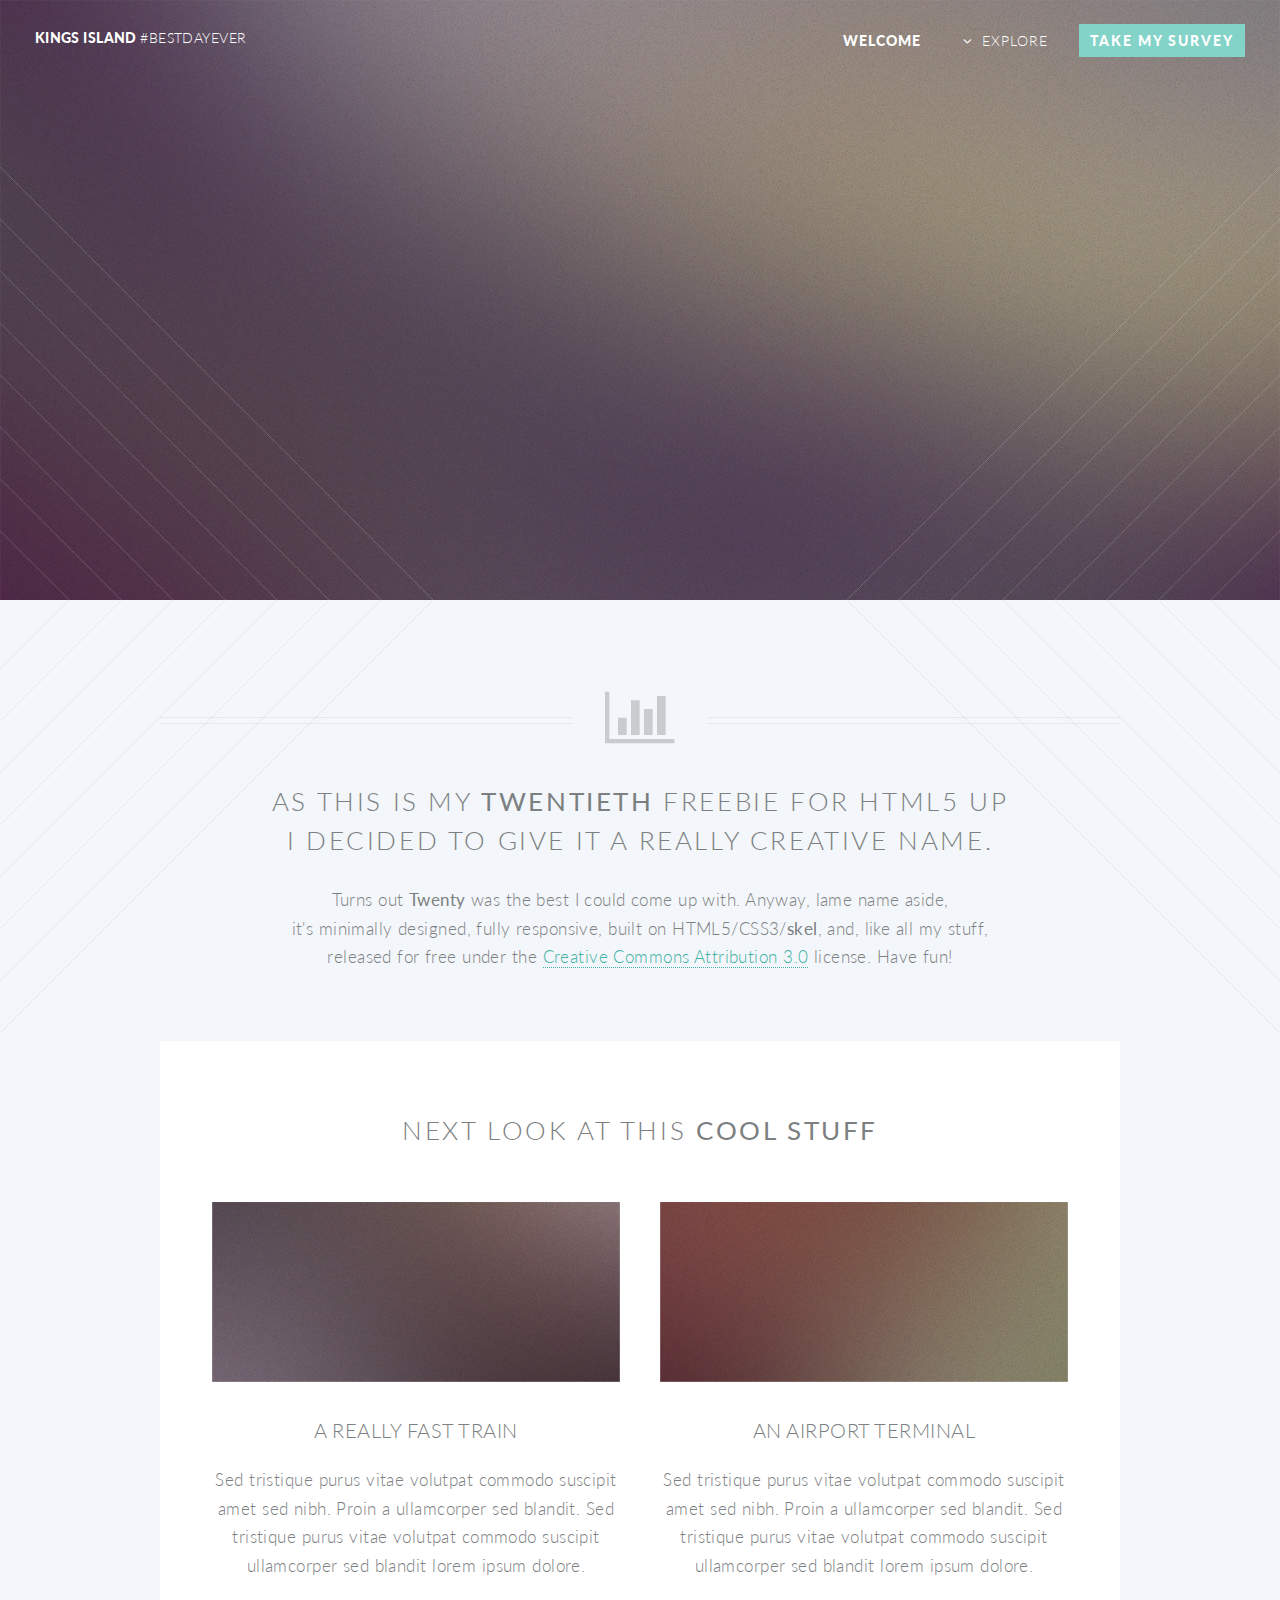
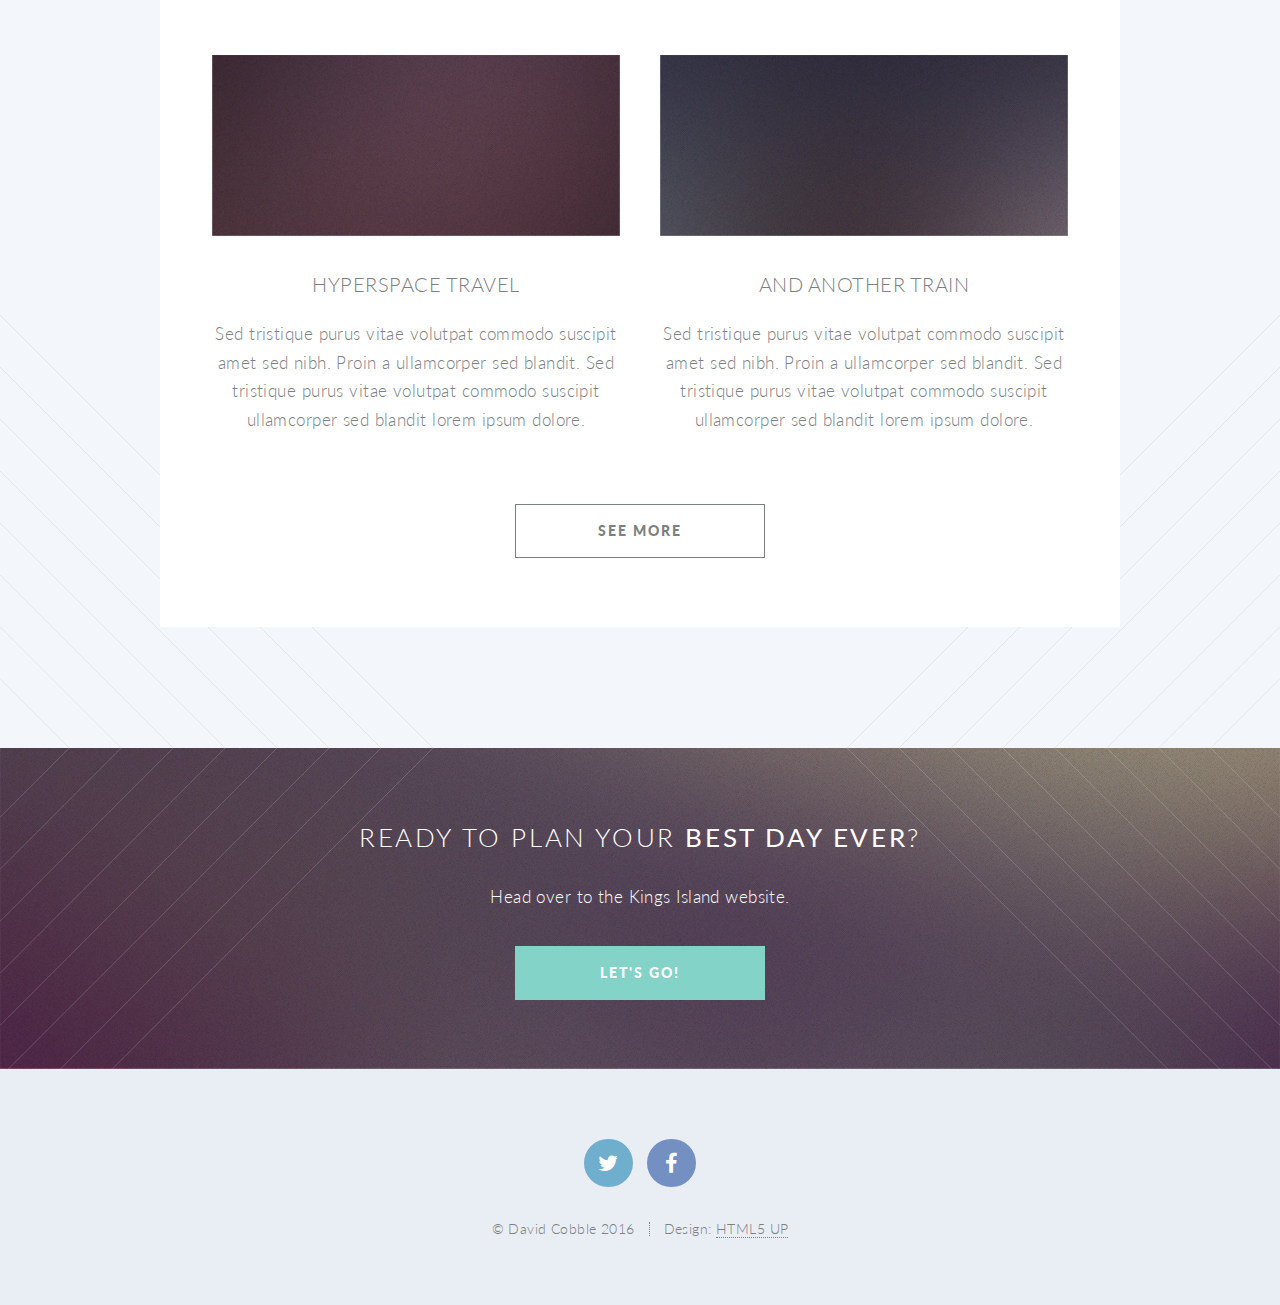
==== index.html @ 28db7fe9 "Initial" ====
<!DOCTYPE HTML>
<!--
	Twenty by HTML5 UP
	html5up.net | @n33co
	Free for personal and commercial use under the CCA 3.0 license (html5up.net/license)
-->
<html>
	<head>
		<title>Planning the Best Day</title>
		<meta charset="utf-8" />
		<meta name="viewport" content="width=device-width, initial-scale=1" />
		<!--[if lte IE 8]><script src="assets/js/ie/html5shiv.js"></script><![endif]-->
		<link rel="stylesheet" href="assets/css/main.css" />
		<!--[if lte IE 8]><link rel="stylesheet" href="assets/css/ie8.css" /><![endif]-->
		<!--[if lte IE 9]><link rel="stylesheet" href="assets/css/ie9.css" /><![endif]-->
	</head>
	<body class="index">
		<div id="page-wrapper">

			<!-- Header -->
				<header id="header" class="alt">
					<h1 id="logo"><a href="index.html">Kings Island <span>#BestDayEver</span></a></h1>
					<nav id="nav">
						<ul>
							<li class="current"><a href="index.html">Welcome</a></li>
							<li class="submenu">
								<a href="#">Explore</a>
								<ul>
									<li><a href="familyrides.html">Family Rides</a></li>
									<li><a href="thrillrides.html">Thrill Rides</a></li>
									<li><a href="entertainment.html">Shows and Live Entertainment</a></li>
									<li><a href="dining.html">Dining</a></li>
									<li><a href="lodging.html">Lodging</a></li>
								</ul>
							</li>
							<li><a href="#" class="button special">Take My Survey</a></li>
						</ul>
					</nav>
				</header>

			<!-- Banner -->
				<section id="banner">

					<!--
						".inner" is set up as an inline-block so it automatically expands
						in both directions to fit whatever's inside it. This means it won't
						automatically wrap lines, so be sure to use line breaks where
						appropriate (<br />).
					-->
					<div class="inner">

						<header>
							<h2>Kings Island</h2>
						</header>
						<p>Planning the best day <strong></strong>
						<br />
						<br />
						by <a href="https://www.linkedin.com/in/davidcobble">David Cobble</a>.</p>
						<footer>
							<ul class="buttons vertical">
								<li><a href="#main" class="button fit scrolly">Tell Me More</a></li>
							</ul>
						</footer>

					</div>

				</section>

			<!-- Main -->
				<article id="main">

					<header class="special container">
						<span class="icon fa-bar-chart-o"></span>
						<h2>As this is my <strong>twentieth</strong> freebie for HTML5 UP
						<br />
						I decided to give it a really creative name.</h2>
						<p>Turns out <strong>Twenty</strong> was the best I could come up with. Anyway, lame name aside,
						<br />
						it's minimally designed, fully responsive, built on HTML5/CSS3/<strong>skel</strong>,
						and, like all my stuff,
						<br />
						released for free under the <a href="http://html5up.net/license">Creative Commons Attribution 3.0</a> license. Have fun!</p>
					</header>

					<!-- One -->


					<!-- Two -->


					<!-- Three -->
						<section class="wrapper style3 container special">

							<header class="major">
								<h2>Next look at this <strong>cool stuff</strong></h2>
							</header>

							<div class="row">
								<div class="6u 12u(narrower)">

									<section>
										<a href="#" class="image featured"><img src="images/pic01.jpg" alt="" /></a>
										<header>
											<h3>A Really Fast Train</h3>
										</header>
										<p>Sed tristique purus vitae volutpat commodo suscipit amet sed nibh. Proin a ullamcorper sed blandit. Sed tristique purus vitae volutpat commodo suscipit ullamcorper sed blandit lorem ipsum dolore.</p>
									</section>

								</div>
								<div class="6u 12u(narrower)">

									<section>
										<a href="#" class="image featured"><img src="images/pic02.jpg" alt="" /></a>
										<header>
											<h3>An Airport Terminal</h3>
										</header>
										<p>Sed tristique purus vitae volutpat commodo suscipit amet sed nibh. Proin a ullamcorper sed blandit. Sed tristique purus vitae volutpat commodo suscipit ullamcorper sed blandit lorem ipsum dolore.</p>
									</section>

								</div>
							</div>
							<div class="row">
								<div class="6u 12u(narrower)">

									<section>
										<a href="#" class="image featured"><img src="images/pic03.jpg" alt="" /></a>
										<header>
											<h3>Hyperspace Travel</h3>
										</header>
										<p>Sed tristique purus vitae volutpat commodo suscipit amet sed nibh. Proin a ullamcorper sed blandit. Sed tristique purus vitae volutpat commodo suscipit ullamcorper sed blandit lorem ipsum dolore.</p>
									</section>

								</div>
								<div class="6u 12u(narrower)">

									<section>
										<a href="#" class="image featured"><img src="images/pic04.jpg" alt="" /></a>
										<header>
											<h3>And Another Train</h3>
										</header>
										<p>Sed tristique purus vitae volutpat commodo suscipit amet sed nibh. Proin a ullamcorper sed blandit. Sed tristique purus vitae volutpat commodo suscipit ullamcorper sed blandit lorem ipsum dolore.</p>
									</section>

								</div>
							</div>

							<footer class="major">
								<ul class="buttons">
									<li><a href="#" class="button">See More</a></li>
								</ul>
							</footer>

						</section>

				</article>

			<!-- CTA -->
				<section id="cta">

					<header>
						<h2>Ready to plan your <strong>best day ever</strong>?</h2>
						<p>Head over to the Kings Island website.</p>
					</header>
					<footer>
						<ul class="buttons">
							<li><a href="www.visitkingsisland.com" class="button special">Let's Go!</a></li>
						</ul>
					</footer>

				</section>

			<!-- Footer -->
				<footer id="footer">

					<ul class="icons">
						<li><a href="www.twitter.com/KingsIslandPR" class="icon circle fa-twitter"><span class="label">Twitter</span></a></li>
						<li><a href="www.facebook.com/visitkingsisland" class="icon circle fa-facebook"><span class="label">Facebook</span></a></li>
					</ul>

					<ul class="copyright">
						<li>&copy; David Cobble 2016</li><li>Design: <a href="http://html5up.net">HTML5 UP</a></li>
					</ul>

				</footer>

		</div>

		<!-- Scripts -->
			<script src="assets/js/jquery.min.js"></script>
			<script src="assets/js/jquery.dropotron.min.js"></script>
			<script src="assets/js/jquery.scrolly.min.js"></script>
			<script src="assets/js/jquery.scrollgress.min.js"></script>
			<script src="assets/js/skel.min.js"></script>
			<script src="assets/js/util.js"></script>
			<!--[if lte IE 8]><script src="assets/js/ie/respond.min.js"></script><![endif]-->
			<script src="assets/js/main.js"></script>

	</body>
</html>
---- assets/css/main.css ----
@import url("font-awesome.min.css");
@import url("http://fonts.googleapis.com/css?family=Lato:300,400,900");

/*
	Twenty by HTML5 UP
	html5up.net | @n33co
	Free for personal and commercial use under the CCA 3.0 license (html5up.net/license)
*/

/* Reset */

	html, body, div, span, applet, object, iframe, h1, h2, h3, h4, h5, h6, p, blockquote, pre, a, abbr, acronym, address, big, cite, code, del, dfn, em, img, ins, kbd, q, s, samp, small, strike, strong, sub, sup, tt, var, b, u, i, center, dl, dt, dd, ol, ul, li, fieldset, form, label, legend, table, caption, tbody, tfoot, thead, tr, th, td, article, aside, canvas, details, embed, figure, figcaption, footer, header, hgroup, menu, nav, output, ruby, section, summary, time, mark, audio, video {
		margin: 0;
		padding: 0;
		border: 0;
		font-size: 100%;
		font: inherit;
		vertical-align: baseline;
	}

	article, aside, details, figcaption, figure, footer, header, hgroup, menu, nav, section {
		display: block;
	}

	body {
		line-height: 1;
	}

	ol, ul {
		list-style: none;
	}

	blockquote, q {
		quotes: none;
	}

	blockquote:before, blockquote:after, q:before, q:after {
		content: '';
		content: none;
	}

	table {
		border-collapse: collapse;
		border-spacing: 0;
	}

	body {
		-webkit-text-size-adjust: none;
	}

/* Box Model */

	*, *:before, *:after {
		-moz-box-sizing: border-box;
		-webkit-box-sizing: border-box;
		box-sizing: border-box;
	}

/* Containers */

	.container {
		margin-left: auto;
		margin-right: auto;
	}

	.container.\31 25\25 {
		width: 100%;
		max-width: 1750px;
		min-width: 1400px;
	}

	.container.\37 5\25 {
		width: 1050px;
	}

	.container.\35 0\25 {
		width: 700px;
	}

	.container.\32 5\25 {
		width: 350px;
	}

	.container {
		width: 1400px;
	}

	@media screen and (max-width: 1680px) {

		.container.\31 25\25 {
			width: 100%;
			max-width: 1500px;
			min-width: 1200px;
		}

		.container.\37 5\25 {
			width: 900px;
		}

		.container.\35 0\25 {
			width: 600px;
		}

		.container.\32 5\25 {
			width: 300px;
		}

		.container {
			width: 1200px;
		}

	}

	@media screen and (max-width: 1280px) {

		.container.\31 25\25 {
			width: 100%;
			max-width: 1200px;
			min-width: 960px;
		}

		.container.\37 5\25 {
			width: 720px;
		}

		.container.\35 0\25 {
			width: 480px;
		}

		.container.\32 5\25 {
			width: 240px;
		}

		.container {
			width: 960px;
		}

	}

	@media screen and (max-width: 980px) {

		.container.\31 25\25 {
			width: 100%;
			max-width: 118.75%;
			min-width: 95%;
		}

		.container.\37 5\25 {
			width: 71.25%;
		}

		.container.\35 0\25 {
			width: 47.5%;
		}

		.container.\32 5\25 {
			width: 23.75%;
		}

		.container {
			width: 95%;
		}

	}

	@media screen and (max-width: 840px) {

		.container.\31 25\25 {
			width: 100%;
			max-width: 118.75%;
			min-width: 95%;
		}

		.container.\37 5\25 {
			width: 71.25%;
		}

		.container.\35 0\25 {
			width: 47.5%;
		}

		.container.\32 5\25 {
			width: 23.75%;
		}

		.container {
			width: 95% !important;
		}

	}

	@media screen and (max-width: 736px) {

		.container.\31 25\25 {
			width: 100%;
			max-width: 125%;
			min-width: 100%;
		}

		.container.\37 5\25 {
			width: 75%;
		}

		.container.\35 0\25 {
			width: 50%;
		}

		.container.\32 5\25 {
			width: 25%;
		}

		.container {
			width: 100% !important;
		}

	}

/* Grid */

	.row {
		border-bottom: solid 1px transparent;
		-moz-box-sizing: border-box;
		-webkit-box-sizing: border-box;
		box-sizing: border-box;
	}

	.row > * {
		float: left;
		-moz-box-sizing: border-box;
		-webkit-box-sizing: border-box;
		box-sizing: border-box;
	}

	.row:after, .row:before {
		content: '';
		display: block;
		clear: both;
		height: 0;
	}

	.row.uniform > * > :first-child {
		margin-top: 0;
	}

	.row.uniform > * > :last-child {
		margin-bottom: 0;
	}

	.row.\30 \25 > * {
		padding: 0px 0 0 0px;
	}

	.row.\30 \25 {
		margin: 0px 0 -1px 0px;
	}

	.row.uniform.\30 \25 > * {
		padding: 0px 0 0 0px;
	}

	.row.uniform.\30 \25 {
		margin: 0px 0 -1px 0px;
	}

	.row > * {
		padding: 50px 0 0 50px;
	}

	.row {
		margin: -50px 0 -1px -50px;
	}

	.row.uniform > * {
		padding: 50px 0 0 50px;
	}

	.row.uniform {
		margin: -50px 0 -1px -50px;
	}

	.row.\32 00\25 > * {
		padding: 100px 0 0 100px;
	}

	.row.\32 00\25 {
		margin: -100px 0 -1px -100px;
	}

	.row.uniform.\32 00\25 > * {
		padding: 100px 0 0 100px;
	}

	.row.uniform.\32 00\25 {
		margin: -100px 0 -1px -100px;
	}

	.row.\31 50\25 > * {
		padding: 75px 0 0 75px;
	}

	.row.\31 50\25 {
		margin: -75px 0 -1px -75px;
	}

	.row.uniform.\31 50\25 > * {
		padding: 75px 0 0 75px;
	}

	.row.uniform.\31 50\25 {
		margin: -75px 0 -1px -75px;
	}

	.row.\35 0\25 > * {
		padding: 25px 0 0 25px;
	}

	.row.\35 0\25 {
		margin: -25px 0 -1px -25px;
	}

	.row.uniform.\35 0\25 > * {
		padding: 25px 0 0 25px;
	}

	.row.uniform.\35 0\25 {
		margin: -25px 0 -1px -25px;
	}

	.row.\32 5\25 > * {
		padding: 12.5px 0 0 12.5px;
	}

	.row.\32 5\25 {
		margin: -12.5px 0 -1px -12.5px;
	}

	.row.uniform.\32 5\25 > * {
		padding: 12.5px 0 0 12.5px;
	}

	.row.uniform.\32 5\25 {
		margin: -12.5px 0 -1px -12.5px;
	}

	.\31 2u, .\31 2u\24 {
		width: 100%;
		clear: none;
		margin-left: 0;
	}

	.\31 1u, .\31 1u\24 {
		width: 91.6666666667%;
		clear: none;
		margin-left: 0;
	}

	.\31 0u, .\31 0u\24 {
		width: 83.3333333333%;
		clear: none;
		margin-left: 0;
	}

	.\39 u, .\39 u\24 {
		width: 75%;
		clear: none;
		margin-left: 0;
	}

	.\38 u, .\38 u\24 {
		width: 66.6666666667%;
		clear: none;
		margin-left: 0;
	}

	.\37 u, .\37 u\24 {
		width: 58.3333333333%;
		clear: none;
		margin-left: 0;
	}

	.\36 u, .\36 u\24 {
		width: 50%;
		clear: none;
		margin-left: 0;
	}

	.\35 u, .\35 u\24 {
		width: 41.6666666667%;
		clear: none;
		margin-left: 0;
	}

	.\34 u, .\34 u\24 {
		width: 33.3333333333%;
		clear: none;
		margin-left: 0;
	}

	.\33 u, .\33 u\24 {
		width: 25%;
		clear: none;
		margin-left: 0;
	}

	.\32 u, .\32 u\24 {
		width: 16.6666666667%;
		clear: none;
		margin-left: 0;
	}

	.\31 u, .\31 u\24 {
		width: 8.3333333333%;
		clear: none;
		margin-left: 0;
	}

	.\31 2u\24 + *,
	.\31 1u\24 + *,
	.\31 0u\24 + *,
	.\39 u\24 + *,
	.\38 u\24 + *,
	.\37 u\24 + *,
	.\36 u\24 + *,
	.\35 u\24 + *,
	.\34 u\24 + *,
	.\33 u\24 + *,
	.\32 u\24 + *,
	.\31 u\24 + * {
		clear: left;
	}

	.\-11u {
		margin-left: 91.66667%;
	}

	.\-10u {
		margin-left: 83.33333%;
	}

	.\-9u {
		margin-left: 75%;
	}

	.\-8u {
		margin-left: 66.66667%;
	}

	.\-7u {
		margin-left: 58.33333%;
	}

	.\-6u {
		margin-left: 50%;
	}

	.\-5u {
		margin-left: 41.66667%;
	}

	.\-4u {
		margin-left: 33.33333%;
	}

	.\-3u {
		margin-left: 25%;
	}

	.\-2u {
		margin-left: 16.66667%;
	}

	.\-1u {
		margin-left: 8.33333%;
	}

	@media screen and (max-width: 1680px) {

		.row > * {
			padding: 40px 0 0 40px;
		}

		.row {
			margin: -40px 0 -1px -40px;
		}

		.row.uniform > * {
			padding: 40px 0 0 40px;
		}

		.row.uniform {
			margin: -40px 0 -1px -40px;
		}

		.row.\32 00\25 > * {
			padding: 80px 0 0 80px;
		}

		.row.\32 00\25 {
			margin: -80px 0 -1px -80px;
		}

		.row.uniform.\32 00\25 > * {
			padding: 80px 0 0 80px;
		}

		.row.uniform.\32 00\25 {
			margin: -80px 0 -1px -80px;
		}

		.row.\31 50\25 > * {
			padding: 60px 0 0 60px;
		}

		.row.\31 50\25 {
			margin: -60px 0 -1px -60px;
		}

		.row.uniform.\31 50\25 > * {
			padding: 60px 0 0 60px;
		}

		.row.uniform.\31 50\25 {
			margin: -60px 0 -1px -60px;
		}

		.row.\35 0\25 > * {
			padding: 20px 0 0 20px;
		}

		.row.\35 0\25 {
			margin: -20px 0 -1px -20px;
		}

		.row.uniform.\35 0\25 > * {
			padding: 20px 0 0 20px;
		}

		.row.uniform.\35 0\25 {
			margin: -20px 0 -1px -20px;
		}

		.row.\32 5\25 > * {
			padding: 10px 0 0 10px;
		}

		.row.\32 5\25 {
			margin: -10px 0 -1px -10px;
		}

		.row.uniform.\32 5\25 > * {
			padding: 10px 0 0 10px;
		}

		.row.uniform.\32 5\25 {
			margin: -10px 0 -1px -10px;
		}

		.\31 2u\28wide\29, .\31 2u\24\28wide\29 {
			width: 100%;
			clear: none;
			margin-left: 0;
		}

		.\31 1u\28wide\29, .\31 1u\24\28wide\29 {
			width: 91.6666666667%;
			clear: none;
			margin-left: 0;
		}

		.\31 0u\28wide\29, .\31 0u\24\28wide\29 {
			width: 83.3333333333%;
			clear: none;
			margin-left: 0;
		}

		.\39 u\28wide\29, .\39 u\24\28wide\29 {
			width: 75%;
			clear: none;
			margin-left: 0;
		}

		.\38 u\28wide\29, .\38 u\24\28wide\29 {
			width: 66.6666666667%;
			clear: none;
			margin-left: 0;
		}

		.\37 u\28wide\29, .\37 u\24\28wide\29 {
			width: 58.3333333333%;
			clear: none;
			margin-left: 0;
		}

		.\36 u\28wide\29, .\36 u\24\28wide\29 {
			width: 50%;
			clear: none;
			margin-left: 0;
		}

		.\35 u\28wide\29, .\35 u\24\28wide\29 {
			width: 41.6666666667%;
			clear: none;
			margin-left: 0;
		}

		.\34 u\28wide\29, .\34 u\24\28wide\29 {
			width: 33.3333333333%;
			clear: none;
			margin-left: 0;
		}

		.\33 u\28wide\29, .\33 u\24\28wide\29 {
			width: 25%;
			clear: none;
			margin-left: 0;
		}

		.\32 u\28wide\29, .\32 u\24\28wide\29 {
			width: 16.6666666667%;
			clear: none;
			margin-left: 0;
		}

		.\31 u\28wide\29, .\31 u\24\28wide\29 {
			width: 8.3333333333%;
			clear: none;
			margin-left: 0;
		}

		.\31 2u\24\28wide\29 + *,
		.\31 1u\24\28wide\29 + *,
		.\31 0u\24\28wide\29 + *,
		.\39 u\24\28wide\29 + *,
		.\38 u\24\28wide\29 + *,
		.\37 u\24\28wide\29 + *,
		.\36 u\24\28wide\29 + *,
		.\35 u\24\28wide\29 + *,
		.\34 u\24\28wide\29 + *,
		.\33 u\24\28wide\29 + *,
		.\32 u\24\28wide\29 + *,
		.\31 u\24\28wide\29 + * {
			clear: left;
		}

		.\-11u\28wide\29 {
			margin-left: 91.66667%;
		}

		.\-10u\28wide\29 {
			margin-left: 83.33333%;
		}

		.\-9u\28wide\29 {
			margin-left: 75%;
		}

		.\-8u\28wide\29 {
			margin-left: 66.66667%;
		}

		.\-7u\28wide\29 {
			margin-left: 58.33333%;
		}

		.\-6u\28wide\29 {
			margin-left: 50%;
		}

		.\-5u\28wide\29 {
			margin-left: 41.66667%;
		}

		.\-4u\28wide\29 {
			margin-left: 33.33333%;
		}

		.\-3u\28wide\29 {
			margin-left: 25%;
		}

		.\-2u\28wide\29 {
			margin-left: 16.66667%;
		}

		.\-1u\28wide\29 {
			margin-left: 8.33333%;
		}

	}

	@media screen and (max-width: 1280px) {

		.row > * {
			padding: 40px 0 0 40px;
		}

		.row {
			margin: -40px 0 -1px -40px;
		}

		.row.uniform > * {
			padding: 40px 0 0 40px;
		}

		.row.uniform {
			margin: -40px 0 -1px -40px;
		}

		.row.\32 00\25 > * {
			padding: 80px 0 0 80px;
		}

		.row.\32 00\25 {
			margin: -80px 0 -1px -80px;
		}

		.row.uniform.\32 00\25 > * {
			padding: 80px 0 0 80px;
		}

		.row.uniform.\32 00\25 {
			margin: -80px 0 -1px -80px;
		}

		.row.\31 50\25 > * {
			padding: 60px 0 0 60px;
		}

		.row.\31 50\25 {
			margin: -60px 0 -1px -60px;
		}

		.row.uniform.\31 50\25 > * {
			padding: 60px 0 0 60px;
		}

		.row.uniform.\31 50\25 {
			margin: -60px 0 -1px -60px;
		}

		.row.\35 0\25 > * {
			padding: 20px 0 0 20px;
		}

		.row.\35 0\25 {
			margin: -20px 0 -1px -20px;
		}

		.row.uniform.\35 0\25 > * {
			padding: 20px 0 0 20px;
		}

		.row.uniform.\35 0\25 {
			margin: -20px 0 -1px -20px;
		}

		.row.\32 5\25 > * {
			padding: 10px 0 0 10px;
		}

		.row.\32 5\25 {
			margin: -10px 0 -1px -10px;
		}

		.row.uniform.\32 5\25 > * {
			padding: 10px 0 0 10px;
		}

		.row.uniform.\32 5\25 {
			margin: -10px 0 -1px -10px;
		}

		.\31 2u\28normal\29, .\31 2u\24\28normal\29 {
			width: 100%;
			clear: none;
			margin-left: 0;
		}

		.\31 1u\28normal\29, .\31 1u\24\28normal\29 {
			width: 91.6666666667%;
			clear: none;
			margin-left: 0;
		}

		.\31 0u\28normal\29, .\31 0u\24\28normal\29 {
			width: 83.3333333333%;
			clear: none;
			margin-left: 0;
		}

		.\39 u\28normal\29, .\39 u\24\28normal\29 {
			width: 75%;
			clear: none;
			margin-left: 0;
		}

		.\38 u\28normal\29, .\38 u\24\28normal\29 {
			width: 66.6666666667%;
			clear: none;
			margin-left: 0;
		}

		.\37 u\28normal\29, .\37 u\24\28normal\29 {
			width: 58.3333333333%;
			clear: none;
			margin-left: 0;
		}

		.\36 u\28normal\29, .\36 u\24\28normal\29 {
			width: 50%;
			clear: none;
			margin-left: 0;
		}

		.\35 u\28normal\29, .\35 u\24\28normal\29 {
			width: 41.6666666667%;
			clear: none;
			margin-left: 0;
		}

		.\34 u\28normal\29, .\34 u\24\28normal\29 {
			width: 33.3333333333%;
			clear: none;
			margin-left: 0;
		}

		.\33 u\28normal\29, .\33 u\24\28normal\29 {
			width: 25%;
			clear: none;
			margin-left: 0;
		}

		.\32 u\28normal\29, .\32 u\24\28normal\29 {
			width: 16.6666666667%;
			clear: none;
			margin-left: 0;
		}

		.\31 u\28normal\29, .\31 u\24\28normal\29 {
			width: 8.3333333333%;
			clear: none;
			margin-left: 0;
		}

		.\31 2u\24\28normal\29 + *,
		.\31 1u\24\28normal\29 + *,
		.\31 0u\24\28normal\29 + *,
		.\39 u\24\28normal\29 + *,
		.\38 u\24\28normal\29 + *,
		.\37 u\24\28normal\29 + *,
		.\36 u\24\28normal\29 + *,
		.\35 u\24\28normal\29 + *,
		.\34 u\24\28normal\29 + *,
		.\33 u\24\28normal\29 + *,
		.\32 u\24\28normal\29 + *,
		.\31 u\24\28normal\29 + * {
			clear: left;
		}

		.\-11u\28normal\29 {
			margin-left: 91.66667%;
		}

		.\-10u\28normal\29 {
			margin-left: 83.33333%;
		}

		.\-9u\28normal\29 {
			margin-left: 75%;
		}

		.\-8u\28normal\29 {
			margin-left: 66.66667%;
		}

		.\-7u\28normal\29 {
			margin-left: 58.33333%;
		}

		.\-6u\28normal\29 {
			margin-left: 50%;
		}

		.\-5u\28normal\29 {
			margin-left: 41.66667%;
		}

		.\-4u\28normal\29 {
			margin-left: 33.33333%;
		}

		.\-3u\28normal\29 {
			margin-left: 25%;
		}

		.\-2u\28normal\29 {
			margin-left: 16.66667%;
		}

		.\-1u\28normal\29 {
			margin-left: 8.33333%;
		}

	}

	@media screen and (max-width: 980px) {

		.row > * {
			padding: 30px 0 0 30px;
		}

		.row {
			margin: -30px 0 -1px -30px;
		}

		.row.uniform > * {
			padding: 30px 0 0 30px;
		}

		.row.uniform {
			margin: -30px 0 -1px -30px;
		}

		.row.\32 00\25 > * {
			padding: 60px 0 0 60px;
		}

		.row.\32 00\25 {
			margin: -60px 0 -1px -60px;
		}

		.row.uniform.\32 00\25 > * {
			padding: 60px 0 0 60px;
		}

		.row.uniform.\32 00\25 {
			margin: -60px 0 -1px -60px;
		}

		.row.\31 50\25 > * {
			padding: 45px 0 0 45px;
		}

		.row.\31 50\25 {
			margin: -45px 0 -1px -45px;
		}

		.row.uniform.\31 50\25 > * {
			padding: 45px 0 0 45px;
		}

		.row.uniform.\31 50\25 {
			margin: -45px 0 -1px -45px;
		}

		.row.\35 0\25 > * {
			padding: 15px 0 0 15px;
		}

		.row.\35 0\25 {
			margin: -15px 0 -1px -15px;
		}

		.row.uniform.\35 0\25 > * {
			padding: 15px 0 0 15px;
		}

		.row.uniform.\35 0\25 {
			margin: -15px 0 -1px -15px;
		}

		.row.\32 5\25 > * {
			padding: 7.5px 0 0 7.5px;
		}

		.row.\32 5\25 {
			margin: -7.5px 0 -1px -7.5px;
		}

		.row.uniform.\32 5\25 > * {
			padding: 7.5px 0 0 7.5px;
		}

		.row.uniform.\32 5\25 {
			margin: -7.5px 0 -1px -7.5px;
		}

		.\31 2u\28narrow\29, .\31 2u\24\28narrow\29 {
			width: 100%;
			clear: none;
			margin-left: 0;
		}

		.\31 1u\28narrow\29, .\31 1u\24\28narrow\29 {
			width: 91.6666666667%;
			clear: none;
			margin-left: 0;
		}

		.\31 0u\28narrow\29, .\31 0u\24\28narrow\29 {
			width: 83.3333333333%;
			clear: none;
			margin-left: 0;
		}

		.\39 u\28narrow\29, .\39 u\24\28narrow\29 {
			width: 75%;
			clear: none;
			margin-left: 0;
		}

		.\38 u\28narrow\29, .\38 u\24\28narrow\29 {
			width: 66.6666666667%;
			clear: none;
			margin-left: 0;
		}

		.\37 u\28narrow\29, .\37 u\24\28narrow\29 {
			width: 58.3333333333%;
			clear: none;
			margin-left: 0;
		}

		.\36 u\28narrow\29, .\36 u\24\28narrow\29 {
			width: 50%;
			clear: none;
			margin-left: 0;
		}

		.\35 u\28narrow\29, .\35 u\24\28narrow\29 {
			width: 41.6666666667%;
			clear: none;
			margin-left: 0;
		}

		.\34 u\28narrow\29, .\34 u\24\28narrow\29 {
			width: 33.3333333333%;
			clear: none;
			margin-left: 0;
		}

		.\33 u\28narrow\29, .\33 u\24\28narrow\29 {
			width: 25%;
			clear: none;
			margin-left: 0;
		}

		.\32 u\28narrow\29, .\32 u\24\28narrow\29 {
			width: 16.6666666667%;
			clear: none;
			margin-left: 0;
		}

		.\31 u\28narrow\29, .\31 u\24\28narrow\29 {
			width: 8.3333333333%;
			clear: none;
			margin-left: 0;
		}

		.\31 2u\24\28narrow\29 + *,
		.\31 1u\24\28narrow\29 + *,
		.\31 0u\24\28narrow\29 + *,
		.\39 u\24\28narrow\29 + *,
		.\38 u\24\28narrow\29 + *,
		.\37 u\24\28narrow\29 + *,
		.\36 u\24\28narrow\29 + *,
		.\35 u\24\28narrow\29 + *,
		.\34 u\24\28narrow\29 + *,
		.\33 u\24\28narrow\29 + *,
		.\32 u\24\28narrow\29 + *,
		.\31 u\24\28narrow\29 + * {
			clear: left;
		}

		.\-11u\28narrow\29 {
			margin-left: 91.66667%;
		}

		.\-10u\28narrow\29 {
			margin-left: 83.33333%;
		}

		.\-9u\28narrow\29 {
			margin-left: 75%;
		}

		.\-8u\28narrow\29 {
			margin-left: 66.66667%;
		}

		.\-7u\28narrow\29 {
			margin-left: 58.33333%;
		}

		.\-6u\28narrow\29 {
			margin-left: 50%;
		}

		.\-5u\28narrow\29 {
			margin-left: 41.66667%;
		}

		.\-4u\28narrow\29 {
			margin-left: 33.33333%;
		}

		.\-3u\28narrow\29 {
			margin-left: 25%;
		}

		.\-2u\28narrow\29 {
			margin-left: 16.66667%;
		}

		.\-1u\28narrow\29 {
			margin-left: 8.33333%;
		}

	}

	@media screen and (max-width: 840px) {

		.row > * {
			padding: 30px 0 0 30px;
		}

		.row {
			margin: -30px 0 -1px -30px;
		}

		.row.uniform > * {
			padding: 30px 0 0 30px;
		}

		.row.uniform {
			margin: -30px 0 -1px -30px;
		}

		.row.\32 00\25 > * {
			padding: 60px 0 0 60px;
		}

		.row.\32 00\25 {
			margin: -60px 0 -1px -60px;
		}

		.row.uniform.\32 00\25 > * {
			padding: 60px 0 0 60px;
		}

		.row.uniform.\32 00\25 {
			margin: -60px 0 -1px -60px;
		}

		.row.\31 50\25 > * {
			padding: 45px 0 0 45px;
		}

		.row.\31 50\25 {
			margin: -45px 0 -1px -45px;
		}

		.row.uniform.\31 50\25 > * {
			padding: 45px 0 0 45px;
		}

		.row.uniform.\31 50\25 {
			margin: -45px 0 -1px -45px;
		}

		.row.\35 0\25 > * {
			padding: 15px 0 0 15px;
		}

		.row.\35 0\25 {
			margin: -15px 0 -1px -15px;
		}

		.row.uniform.\35 0\25 > * {
			padding: 15px 0 0 15px;
		}

		.row.uniform.\35 0\25 {
			margin: -15px 0 -1px -15px;
		}

		.row.\32 5\25 > * {
			padding: 7.5px 0 0 7.5px;
		}

		.row.\32 5\25 {
			margin: -7.5px 0 -1px -7.5px;
		}

		.row.uniform.\32 5\25 > * {
			padding: 7.5px 0 0 7.5px;
		}

		.row.uniform.\32 5\25 {
			margin: -7.5px 0 -1px -7.5px;
		}

		.\31 2u\28narrower\29, .\31 2u\24\28narrower\29 {
			width: 100%;
			clear: none;
			margin-left: 0;
		}

		.\31 1u\28narrower\29, .\31 1u\24\28narrower\29 {
			width: 91.6666666667%;
			clear: none;
			margin-left: 0;
		}

		.\31 0u\28narrower\29, .\31 0u\24\28narrower\29 {
			width: 83.3333333333%;
			clear: none;
			margin-left: 0;
		}

		.\39 u\28narrower\29, .\39 u\24\28narrower\29 {
			width: 75%;
			clear: none;
			margin-left: 0;
		}

		.\38 u\28narrower\29, .\38 u\24\28narrower\29 {
			width: 66.6666666667%;
			clear: none;
			margin-left: 0;
		}

		.\37 u\28narrower\29, .\37 u\24\28narrower\29 {
			width: 58.3333333333%;
			clear: none;
			margin-left: 0;
		}

		.\36 u\28narrower\29, .\36 u\24\28narrower\29 {
			width: 50%;
			clear: none;
			margin-left: 0;
		}

		.\35 u\28narrower\29, .\35 u\24\28narrower\29 {
			width: 41.6666666667%;
			clear: none;
			margin-left: 0;
		}

		.\34 u\28narrower\29, .\34 u\24\28narrower\29 {
			width: 33.3333333333%;
			clear: none;
			margin-left: 0;
		}

		.\33 u\28narrower\29, .\33 u\24\28narrower\29 {
			width: 25%;
			clear: none;
			margin-left: 0;
		}

		.\32 u\28narrower\29, .\32 u\24\28narrower\29 {
			width: 16.6666666667%;
			clear: none;
			margin-left: 0;
		}

		.\31 u\28narrower\29, .\31 u\24\28narrower\29 {
			width: 8.3333333333%;
			clear: none;
			margin-left: 0;
		}

		.\31 2u\24\28narrower\29 + *,
		.\31 1u\24\28narrower\29 + *,
		.\31 0u\24\28narrower\29 + *,
		.\39 u\24\28narrower\29 + *,
		.\38 u\24\28narrower\29 + *,
		.\37 u\24\28narrower\29 + *,
		.\36 u\24\28narrower\29 + *,
		.\35 u\24\28narrower\29 + *,
		.\34 u\24\28narrower\29 + *,
		.\33 u\24\28narrower\29 + *,
		.\32 u\24\28narrower\29 + *,
		.\31 u\24\28narrower\29 + * {
			clear: left;
		}

		.\-11u\28narrower\29 {
			margin-left: 91.66667%;
		}

		.\-10u\28narrower\29 {
			margin-left: 83.33333%;
		}

		.\-9u\28narrower\29 {
			margin-left: 75%;
		}

		.\-8u\28narrower\29 {
			margin-left: 66.66667%;
		}

		.\-7u\28narrower\29 {
			margin-left: 58.33333%;
		}

		.\-6u\28narrower\29 {
			margin-left: 50%;
		}

		.\-5u\28narrower\29 {
			margin-left: 41.66667%;
		}

		.\-4u\28narrower\29 {
			margin-left: 33.33333%;
		}

		.\-3u\28narrower\29 {
			margin-left: 25%;
		}

		.\-2u\28narrower\29 {
			margin-left: 16.66667%;
		}

		.\-1u\28narrower\29 {
			margin-left: 8.33333%;
		}

	}

	@media screen and (max-width: 736px) {

		.row > * {
			padding: 30px 0 0 30px;
		}

		.row {
			margin: -30px 0 -1px -30px;
		}

		.row.uniform > * {
			padding: 30px 0 0 30px;
		}

		.row.uniform {
			margin: -30px 0 -1px -30px;
		}

		.row.\32 00\25 > * {
			padding: 60px 0 0 60px;
		}

		.row.\32 00\25 {
			margin: -60px 0 -1px -60px;
		}

		.row.uniform.\32 00\25 > * {
			padding: 60px 0 0 60px;
		}

		.row.uniform.\32 00\25 {
			margin: -60px 0 -1px -60px;
		}

		.row.\31 50\25 > * {
			padding: 45px 0 0 45px;
		}

		.row.\31 50\25 {
			margin: -45px 0 -1px -45px;
		}

		.row.uniform.\31 50\25 > * {
			padding: 45px 0 0 45px;
		}

		.row.uniform.\31 50\25 {
			margin: -45px 0 -1px -45px;
		}

		.row.\35 0\25 > * {
			padding: 15px 0 0 15px;
		}

		.row.\35 0\25 {
			margin: -15px 0 -1px -15px;
		}

		.row.uniform.\35 0\25 > * {
			padding: 15px 0 0 15px;
		}

		.row.uniform.\35 0\25 {
			margin: -15px 0 -1px -15px;
		}

		.row.\32 5\25 > * {
			padding: 7.5px 0 0 7.5px;
		}

		.row.\32 5\25 {
			margin: -7.5px 0 -1px -7.5px;
		}

		.row.uniform.\32 5\25 > * {
			padding: 7.5px 0 0 7.5px;
		}

		.row.uniform.\32 5\25 {
			margin: -7.5px 0 -1px -7.5px;
		}

		.\31 2u\28mobile\29, .\31 2u\24\28mobile\29 {
			width: 100%;
			clear: none;
			margin-left: 0;
		}

		.\31 1u\28mobile\29, .\31 1u\24\28mobile\29 {
			width: 91.6666666667%;
			clear: none;
			margin-left: 0;
		}

		.\31 0u\28mobile\29, .\31 0u\24\28mobile\29 {
			width: 83.3333333333%;
			clear: none;
			margin-left: 0;
		}

		.\39 u\28mobile\29, .\39 u\24\28mobile\29 {
			width: 75%;
			clear: none;
			margin-left: 0;
		}

		.\38 u\28mobile\29, .\38 u\24\28mobile\29 {
			width: 66.6666666667%;
			clear: none;
			margin-left: 0;
		}

		.\37 u\28mobile\29, .\37 u\24\28mobile\29 {
			width: 58.3333333333%;
			clear: none;
			margin-left: 0;
		}

		.\36 u\28mobile\29, .\36 u\24\28mobile\29 {
			width: 50%;
			clear: none;
			margin-left: 0;
		}

		.\35 u\28mobile\29, .\35 u\24\28mobile\29 {
			width: 41.6666666667%;
			clear: none;
			margin-left: 0;
		}

		.\34 u\28mobile\29, .\34 u\24\28mobile\29 {
			width: 33.3333333333%;
			clear: none;
			margin-left: 0;
		}

		.\33 u\28mobile\29, .\33 u\24\28mobile\29 {
			width: 25%;
			clear: none;
			margin-left: 0;
		}

		.\32 u\28mobile\29, .\32 u\24\28mobile\29 {
			width: 16.6666666667%;
			clear: none;
			margin-left: 0;
		}

		.\31 u\28mobile\29, .\31 u\24\28mobile\29 {
			width: 8.3333333333%;
			clear: none;
			margin-left: 0;
		}

		.\31 2u\24\28mobile\29 + *,
		.\31 1u\24\28mobile\29 + *,
		.\31 0u\24\28mobile\29 + *,
		.\39 u\24\28mobile\29 + *,
		.\38 u\24\28mobile\29 + *,
		.\37 u\24\28mobile\29 + *,
		.\36 u\24\28mobile\29 + *,
		.\35 u\24\28mobile\29 + *,
		.\34 u\24\28mobile\29 + *,
		.\33 u\24\28mobile\29 + *,
		.\32 u\24\28mobile\29 + *,
		.\31 u\24\28mobile\29 + * {
			clear: left;
		}

		.\-11u\28mobile\29 {
			margin-left: 91.66667%;
		}

		.\-10u\28mobile\29 {
			margin-left: 83.33333%;
		}

		.\-9u\28mobile\29 {
			margin-left: 75%;
		}

		.\-8u\28mobile\29 {
			margin-left: 66.66667%;
		}

		.\-7u\28mobile\29 {
			margin-left: 58.33333%;
		}

		.\-6u\28mobile\29 {
			margin-left: 50%;
		}

		.\-5u\28mobile\29 {
			margin-left: 41.66667%;
		}

		.\-4u\28mobile\29 {
			margin-left: 33.33333%;
		}

		.\-3u\28mobile\29 {
			margin-left: 25%;
		}

		.\-2u\28mobile\29 {
			margin-left: 16.66667%;
		}

		.\-1u\28mobile\29 {
			margin-left: 8.33333%;
		}

	}

/* Basic */

	body {
		background: #f3f6fa;
	}

		body.is-loading *, body.is-loading *:before, body.is-loading *:after {
			-moz-animation: none !important;
			-webkit-animation: none !important;
			-ms-animation: none !important;
			animation: none !important;
			-moz-transition: none !important;
			-webkit-transition: none !important;
			-ms-transition: none !important;
			transition: none !important;
		}

	body, input, select, textarea {
		color: #7c8081;
		font-family: 'Lato', sans-serif;
		font-size: 15pt;
		font-weight: 300;
		letter-spacing: 0.025em;
		line-height: 1.75em;
	}

	a {
		-moz-transition: color 0.2s ease-in-out, border-color 0.2s ease-in-out, background-color 0.2s ease-in-out;
		-webkit-transition: color 0.2s ease-in-out, border-color 0.2s ease-in-out, background-color 0.2s ease-in-out;
		-ms-transition: color 0.2s ease-in-out, border-color 0.2s ease-in-out, background-color 0.2s ease-in-out;
		transition: color 0.2s ease-in-out, border-color 0.2s ease-in-out, background-color 0.2s ease-in-out;
		color: #3fb1a3;
		text-decoration: none;
		border-bottom: dotted 1px;
	}

		a:hover {
			border-bottom-color: transparent;
		}

	strong, b {
		font-weight: 400;
	}

	p, ul, ol, dl, table, blockquote {
		margin: 0 0 2em 0;
	}

	h1, h2, h3, h4, h5 {
		color: inherit;
		font-weight: 300;
		line-height: 1.75em;
		margin-bottom: 1em;
		text-transform: uppercase;
	}

	h4 {
		color: red;
		font-weight: 500;
		line-height: 1.75em;
		margin-bottom: 1em;
		text-transform: uppercase;
	}

	h6 {
		color: inherit;
		font-weight: 300;
		line-height: 1.75em;
		margin-bottom: 1em;
		text-transform: uppercase;
		text-align: center;
	}

		h1 a, h2 a, h3 a, h4 a, h5 a, h6 a {
			color: inherit;
			text-decoration: none;
			border: 0;
		}

	h2 {
		font-size: 1.5em;
		letter-spacing: 0.1em;
	}

	h3 {
		font-size: 1.15em;
		letter-spacing: 0.025em;
	}

	sub {
		font-size: 0.8em;
		position: relative;
		top: 0.5em;
	}

	sup {
		font-size: 0.8em;
		position: relative;
		top: -0.5em;
	}

	hr {
		border-top: solid 1px rgba(124, 128, 129, 0.2);
		border: 0;
		margin-bottom: 1.5em;
	}

	blockquote {
		border-left: solid 0.5em rgba(124, 128, 129, 0.2);
		font-style: italic;
		padding: 1em 0 1em 2em;
	}

/* Section/Article */

	section.special, article.special {
		text-align: center;
	}

	header.major {
		padding-bottom: 2em;
	}

	header.special {
		margin-bottom: 5em;
		padding-top: 7em;
		position: relative;
		text-align: center;
	}

		header.special:before, header.special:after {
			border-bottom: solid 1.5px;
			border-top: solid 1.5px;
			content: '';
			height: 7px;
			opacity: 0.1;
			position: absolute;
			top: 1.75em;
			width: 43%;
		}

		header.special:before {
			left: 0;
		}

		header.special:after {
			right: 0;
		}

		header.special h2 {
			margin-bottom: 0;
		}

		header.special h2 + p {
			margin-bottom: 0;
			padding-top: 1.5em;
		}

		header.special .icon {
			cursor: default;
			height: 7em;
			left: 0;
			position: absolute;
			text-align: center;
			top: 1em;
			width: 100%;
		}

			header.special .icon:before {
				font-size: 3.5em;
				opacity: 0.35;
			}

	footer > :last-child {
		margin-bottom: 0;
	}

	footer.major {
		padding-top: 3em;
	}

/* Form */

	input[type="text"],
	input[type="password"],
	input[type="email"],
	textarea {
		-moz-transition: background-color 0.2s ease-in-out, border-color 0.2s ease-in-out;
		-webkit-transition: background-color 0.2s ease-in-out, border-color 0.2s ease-in-out;
		-ms-transition: background-color 0.2s ease-in-out, border-color 0.2s ease-in-out;
		transition: background-color 0.2s ease-in-out, border-color 0.2s ease-in-out;
		-moz-appearance: none;
		-webkit-appearance: none;
		-ms-appearance: none;
		appearance: none;
		background: none;
		border: solid 1px rgba(124, 128, 129, 0.2);
		color: inherit;
		display: block;
		padding: 0.75em;
		text-decoration: none;
		width: 100%;
		outline: 0;
	}

		input[type="text"]:focus,
		input[type="password"]:focus,
		input[type="email"]:focus,
		textarea:focus {
			border-color: #83d3c9;
		}

	input[type="text"],
	input[type="password"],
	input[type="email"] {
		line-height: 1em;
	}

	::-webkit-input-placeholder {
		color: inherit;
		opacity: 0.5;
		position: relative;
		top: 3px;
	}

	:-moz-placeholder {
		color: inherit;
		opacity: 0.5;
	}

	::-moz-placeholder {
		color: inherit;
		opacity: 0.5;
	}

	:-ms-input-placeholder {
		color: inherit;
		opacity: 0.5;
	}

	.formerize-placeholder {
		color: rgba(124, 128, 129, 0.5) !important;
	}

/* Image */

	.image {
		border: 0;
		position: relative;
	}

		.image:before {
			background: url("images/overlay.png");
			content: '';
			height: 100%;
			left: 0;
			position: absolute;
			top: 0;
			width: 100%;
		}

		.image.fit {
			display: block;
		}

			.image.fit img {
				display: block;
				width: 100%;
			}

		.image.featured {
			display: block;
			margin: 0 0 2em 0;
		}

			.image.featured img {
				display: block;
				width: 100%;
			}

/* Icon */

	.icon {
		text-decoration: none;
		position: relative;
	}

		.icon:before {
			-moz-osx-font-smoothing: grayscale;
			-webkit-font-smoothing: antialiased;
			font-family: FontAwesome;
			font-style: normal;
			font-weight: normal;
			text-transform: none !important;
		}

		.icon.circle {
			-moz-transition: all 0.2s ease-in-out;
			-webkit-transition: all 0.2s ease-in-out;
			-ms-transition: all 0.2s ease-in-out;
			transition: all 0.2s ease-in-out;
			border: 0;
			border-radius: 100%;
			display: inline-block;
			font-size: 1.25em;
			height: 2.25em;
			left: 0;
			line-height: 2.25em;
			text-align: center;
			text-decoration: none;
			top: 0;
			width: 2.25em;
		}

			.icon.circle:hover {
				top: -0.2em;
			}

			.icon.circle.fa-twitter {
				background: #70aecd;
				color: #fff;
			}

				.icon.circle.fa-twitter:hover {
					background: #7fb7d2;
				}

			.icon.circle.fa-facebook {
				background: #7490c3;
				color: #fff;
			}

				.icon.circle.fa-facebook:hover {
					background: #829bc9;
				}

			.icon.circle.fa-google-plus {
				background: #db6b67;
				color: #fff;
			}

				.icon.circle.fa-google-plus:hover {
					background: #df7b77;
				}

			.icon.circle.fa-github {
				background: #dcad8b;
				color: #fff;
			}

				.icon.circle.fa-github:hover {
					background: #e1b89b;
				}

			.icon.circle.fa-dribbble {
				background: #da83ae;
				color: #fff;
			}

				.icon.circle.fa-dribbble:hover {
					background: #df93b8;
				}

		.icon.featured {
			cursor: default;
			display: block;
			margin: 0 0 1.5em 0;
			opacity: 0.35;
			text-align: center;
		}

			.icon.featured:before {
				font-size: 5em;
				line-height: 1em;
			}

		.icon > .label {
			display: none;
		}

/* List */

	ol.default {
		list-style: decimal;
		padding-left: 1.25em;
	}

		ol.default li {
			padding-left: 0.25em;
		}

	ul.default {
		list-style: disc;
		padding-left: 1em;
	}

		ul.default li {
			padding-left: 0.5em;
		}

	ul.icons {
		cursor: default;
	}

		ul.icons li {
			display: inline-block;
			line-height: 1em;
			padding-left: 0.5em;
		}

			ul.icons li:first-child {
				padding-left: 0;
			}

	ul.featured-icons {
		cursor: default;
		margin: -0.75em 0 0 0;
		opacity: 0.35;
		overflow: hidden;
		position: relative;
	}

		ul.featured-icons li {
			display: block;
			float: left;
			text-align: center;
			width: 50%;
		}

			ul.featured-icons li .icon {
				display: inline-block;
				font-size: 6.25em;
				height: 1.25em;
				line-height: 1.25em;
				width: 1em;
			}

	ul.buttons {
		cursor: default;
	}

		ul.buttons:last-child {
			margin-bottom: 0;
		}

		ul.buttons li {
			display: inline-block;
			padding: 0 0 0 1.5em;
		}

			ul.buttons li:first-child {
				padding: 0;
			}

		ul.buttons.vertical li {
			display: block;
			padding: 1.5em 0 0 0;
		}

			ul.buttons.vertical li:first-child {
				padding: 0;
			}

/* Table */

	table {
		width: 100%;
	}

		table.default {
			width: 100%;
		}

			table.default tbody tr {
				border-bottom: solid 1px rgba(124, 128, 129, 0.2);
			}

			table.default td {
				padding: 0.5em 1em 0.5em 1em;
			}

			table.default th {
				font-weight: 400;
				padding: 0.5em 1em 0.5em 1em;
				text-align: left;
			}

			table.default thead {
				background: #7c8081;
				color: #fff;
			}

/* Button */

	input[type="button"],
	input[type="submit"],
	input[type="reset"],
	.button {
		-moz-appearance: none;
		-webkit-appearance: none;
		-ms-appearance: none;
		appearance: none;
		-moz-transition: color 0.2s ease-in-out, border-color 0.2s ease-in-out, background-color 0.2s ease-in-out;
		-webkit-transition: color 0.2s ease-in-out, border-color 0.2s ease-in-out, background-color 0.2s ease-in-out;
		-ms-transition: color 0.2s ease-in-out, border-color 0.2s ease-in-out, background-color 0.2s ease-in-out;
		transition: color 0.2s ease-in-out, border-color 0.2s ease-in-out, background-color 0.2s ease-in-out;
		background: none;
		border: solid 1px;
		color: inherit;
		cursor: pointer;
		display: inline-block;
		font-size: 0.8em;
		font-weight: 900;
		letter-spacing: 2px;
		min-width: 18em;
		padding: 0 0.75em;
		line-height: 3.75em;
		text-align: center;
		text-decoration: none;
		text-transform: uppercase;
	}

		input[type="button"]:hover,
		input[type="submit"]:hover,
		input[type="reset"]:hover,
		.button:hover {
			background: rgba(188, 202, 206, 0.15);
			border-color: inherit;
		}

		input[type="button"].special,
		input[type="submit"].special,
		input[type="reset"].special,
		.button.special {
			background: #83d3c9;
			border-color: #83d3c9;
			color: #fff !important;
		}

			input[type="button"].special:hover,
			input[type="submit"].special:hover,
			input[type="reset"].special:hover,
			.button.special:hover {
				background: #96dad1 !important;
				border-color: #96dad1 !important;
			}

		input[type="button"].fit,
		input[type="submit"].fit,
		input[type="reset"].fit,
		.button.fit {
			width: 100%;
		}

		input[type="button"].small,
		input[type="submit"].small,
		input[type="reset"].small,
		.button.small {
			font-size: 0.7em;
			min-width: 14em;
			padding: 0.5em 0;
		}

/* Wrapper */

	.wrapper {
		margin-bottom: 5em;
		padding: 5em;
	}

		.wrapper.style1 {
			padding: 0;
		}

		.wrapper.style2 {
			background-color: #83d3c9;
			background-image: url("images/light-bl.svg"), url("images/light-br.svg");
			background-position: bottom left, bottom right;
			background-repeat: no-repeat, no-repeat;
			background-size: 25em, 25em;
			color: #fff;
		}

			.wrapper.style2 .button:hover {
				background: rgba(255, 255, 255, 0.15) !important;
			}

			.wrapper.style2 .button.special {
				background: #fff;
				border-color: #fff;
				color: #83d3c9 !important;
			}

				.wrapper.style2 .button.special:hover {
					border-color: inherit !important;
					color: #fff !important;
				}

		.wrapper.style3 {
			background: #fff;
			color: inherit;
		}

		.wrapper.style4 {
			background: #fff;
			color: inherit;
			padding: 4em;
		}

/* Header */

	@-moz-keyframes reveal-header {
		0% {
			top: -5em;
		}

		100% {
			top: 0;
		}
	}

	@-webkit-keyframes reveal-header {
		0% {
			top: -5em;
		}

		100% {
			top: 0;
		}
	}

	@-ms-keyframes reveal-header {
		0% {
			top: -5em;
		}

		100% {
			top: 0;
		}
	}

	@keyframes reveal-header {
		0% {
			top: -5em;
		}

		100% {
			top: 0;
		}
	}

	#header {
		background: #fff;
		box-shadow: 0 1px 2px 0 rgba(0, 0, 0, 0.075);
		color: inherit;
		cursor: default;
		font-size: 0.8em;
		left: 0;
		padding: 1em 1.5em;
		position: fixed;
		top: 0;
		width: 100%;
		z-index: 10000;
	}

		#header h1 {
			font-weight: 900;
			margin: 0;
		}

			#header h1 span {
				font-weight: 300;
			}

		#header nav {
			letter-spacing: 0.075em;
			position: absolute;
			right: 1.5em;
			text-transform: uppercase;
			top: 0.75em;
		}

			#header nav ul li {
				display: inline-block;
				margin-left: 1.5em;
			}

				#header nav ul li > ul {
					display: none;
				}

				#header nav ul li a {
					border: solid 1px transparent;
					color: inherit;
					display: inline-block;
					line-height: 1em;
					padding: 0.6em 0.75em;
					text-decoration: none;
				}

				#header nav ul li input[type="button"],
				#header nav ul li input[type="submit"],
				#header nav ul li input[type="reset"],
				#header nav ul li .button {
					font-size: 1em;
					min-width: 0;
					width: auto;
				}

				#header nav ul li.submenu > a {
					text-decoration: none;
				}

					#header nav ul li.submenu > a:before {
						-moz-osx-font-smoothing: grayscale;
						-webkit-font-smoothing: antialiased;
						font-family: FontAwesome;
						font-style: normal;
						font-weight: normal;
						text-transform: none !important;
					}

					#header nav ul li.submenu > a:before {
						content: '\f107';
						margin-right: 0.65em;
					}

				#header nav ul li.active > a, #header nav ul li:hover > a {
					-moz-transition: all 0.2s ease-in-out;
					-webkit-transition: all 0.2s ease-in-out;
					-ms-transition: all 0.2s ease-in-out;
					transition: all 0.2s ease-in-out;
					background: rgba(188, 202, 206, 0.15);
				}

				#header nav ul li.current > a {
					font-weight: 900;
				}

		#header.reveal {
			-moz-animation: reveal-header 0.5s;
			-webkit-animation: reveal-header 0.5s;
			-ms-animation: reveal-header 0.5s;
			animation: reveal-header 0.5s;
		}

		#header.alt {
			-moz-animation: none;
			-webkit-animation: none;
			-ms-animation: none;
			animation: none;
			background: transparent;
			box-shadow: none;
			color: #fff;
			padding: 2em 2.5em;
			position: absolute;
		}

			#header.alt nav {
				right: 2.5em;
				top: 1.75em;
			}

				#header.alt nav ul li.active > a, #header.alt nav ul li:hover > a {
					border: solid 1px;
				}

/* Dropotron */

	.dropotron {
		background: #fff;
		box-shadow: 0 1px 2px 0 rgba(0, 0, 0, 0.075);
		line-height: 2.25em;
		min-width: 13em;
		padding: 1em 0;
		text-transform: uppercase;
		margin-top: calc(-1em + 1px);
	}

		.dropotron.level-0 {
			font-size: 0.7em;
			font-weight: 400;
			margin-top: 1.5em;
		}

			.dropotron.level-0:before {
				border-bottom: solid 0.5em #fff;
				border-left: solid 0.5em transparent;
				border-right: solid 0.5em transparent;
				content: '';
				left: 0.75em;
				position: absolute;
				top: -0.45em;
			}

		.dropotron > li {
			border-top: solid 1px rgba(124, 128, 129, 0.2);
		}

			.dropotron > li > a {
				-moz-transition: none;
				-webkit-transition: none;
				-ms-transition: none;
				transition: none;
				color: inherit;
				text-decoration: none;
				padding: 0 1em;
				border: 0;
			}

			.dropotron > li:hover > a {
				background: #83d3c9;
				color: #fff;
			}

			.dropotron > li:first-child {
				border-top: 0;
			}

/* Banner */

	@-moz-keyframes reveal-banner {
		0% {
			opacity: 0;
		}

		100% {
			opacity: 1;
		}
	}

	@-webkit-keyframes reveal-banner {
		0% {
			opacity: 0;
		}

		100% {
			opacity: 1;
		}
	}

	@-ms-keyframes reveal-banner {
		0% {
			opacity: 0;
		}

		100% {
			opacity: 1;
		}
	}

	@keyframes reveal-banner {
		0% {
			opacity: 0;
		}

		100% {
			opacity: 1;
		}
	}

	#banner {
		background-attachment: scroll, scroll, scroll, fixed;
		background-color: #645862;
		background-image: url("images/light-bl.svg"), url("images/light-br.svg"), url("images/overlay.png"), url("../../images/banner.jpg");
		background-position: bottom left, bottom right, top left, top center;
		background-repeat: no-repeat, no-repeat, repeat, no-repeat;
		background-size: 25em, 25em, auto, cover;
		color: #fff;
		cursor: default;
		padding: 6em 0;
		text-align: center;
	}

		#banner .inner {
			-moz-animation: reveal-banner 1s 0.25s ease-in-out;
			-webkit-animation: reveal-banner 1s 0.25s ease-in-out;
			-ms-animation: reveal-banner 1s 0.25s ease-in-out;
			animation: reveal-banner 1s 0.25s ease-in-out;
			-moz-animation-fill-mode: forwards;
			-webkit-animation-fill-mode: forwards;
			-ms-animation-fill-mode: forwards;
			animation-fill-mode: forwards;
			background: rgba(52, 27, 43, 0.5);
			color: #fff;
			display: inline-block;
			opacity: 0;
			padding: 3em;
			text-align: center;
		}

			#banner .inner header {
				display: inline-block;
				border-bottom: solid 2px;
				border-top: solid 2px;
				margin: 0 0 2em 0;
				padding: 3px 0 3px 0;
			}

				#banner .inner header h2 {
					border-bottom: solid 2px;
					border-top: solid 2px;
					font-size: 2.5em;
					font-weight: 900;
					letter-spacing: 0.2em;
					margin: 0;
					padding-left: 0.05em;
					position: relative;
					text-transform: uppercase;
				}

			#banner .inner p {
				letter-spacing: 0.1em;
				margin: 0;
				text-transform: uppercase;
			}

				#banner .inner p a {
					color: inherit;
					font-weight: 400;
					text-decoration: none;
				}

			#banner .inner footer {
				margin: 2em 0 0 0;
			}

/* Main */

	#main {
		background-image: url("images/dark-tl.svg"), url("images/dark-tr.svg"), url("images/dark-bl.svg"), url("images/dark-br.svg");
		background-position: top left, top right, bottom left, bottom right;
		background-repeat: no-repeat;
		background-size: 25em;
		padding: 7em 0;
	}

		#main > :last-child {
			margin-bottom: 0;
		}

		#main .sidebar section {
			border-top: solid 1px rgba(124, 128, 129, 0.2);
			margin: 3em 0 0 0;
			padding: 3em 0 0 0;
		}

			#main .sidebar section:first-child {
				border-top: 0;
				padding-top: 0;
				margin-top: 0;
			}

	body.index #main {
		padding-top: 5em;
	}

/* CTA */

	#cta {
		background-attachment: scroll, scroll, scroll, fixed;
		background-color: #645862;
		background-image: url("images/light-tl.svg"), url("images/light-tr.svg"), url("images/overlay.png"), url("../../images/banner.jpg");
		background-position: top left, top right, top left, bottom center;
		background-repeat: no-repeat, no-repeat, repeat, no-repeat;
		background-size: 25em, 25em, auto, cover;
		color: #fff;
		padding: 5em;
		text-align: center;
	}

		#cta header {
			margin-bottom: 2em;
		}

/* Footer */

	#footer {
		background: #E8EEF4;
		color: #7c8081;
		padding: 5em 5em 10em 5em;
		text-align: center;
	}

		#footer .copyright {
			font-size: 0.8em;
			line-height: 1em;
		}

			#footer .copyright a {
				color: inherit;
			}

			#footer .copyright li {
				display: inline-block;
				margin-left: 1em;
				padding-left: 1em;
				border-left: dotted 1px;
			}

				#footer .copyright li:first-child {
					margin: 0;
					padding: 0;
					border: 0;
				}

/* Wide */

	@media screen and (max-width: 1680px) {

		/* Basic */

			body, input, select, textarea {
				font-size: 14pt;
			}

		/* Section/Article */

			header.special {
				padding-top: 5.5em;
				margin-bottom: 4em;
			}

	}

/* Normal */

	@media screen and (max-width: 1280px) {

		/* Basic */

			body, input, select, textarea {
				font-size: 13pt;
				letter-spacing: 0.025em;
				line-height: 1.65em;
			}

			h1, h2, h3, h4, h5, h6 {
				line-height: 1.5em;
			}

		/* Section/Article */

			header.major {
				padding-bottom: 1.5em;
			}

			footer.major {
				padding-top: 2em;
			}

		/* Wrapper */

			.wrapper {
				margin-bottom: 4em;
				padding: 4em 3em;
			}

				.wrapper.style4 {
					padding: 3em;
				}

		/* Header */

			#header nav ul li {
				margin-left: 1em;
			}

		/* Banner */

			#banner {
				background-attachment: scroll;
			}

		/* CTA */

			#cta {
				padding: 4em;
				background-attachment: scroll;
			}

		/* Footer */

			#footer {
				padding: 4em;
			}

	}

/* Narrow */

	@media screen and (max-width: 980px) {

		/* Basic */

			body, input, select, textarea {
				font-size: 13pt;
				letter-spacing: 0.025em;
				line-height: 1.5em;
			}

		/* Section/Article */

			header br {
				display: none;
			}

			header.major {
				padding-bottom: 1em;
			}

			header.special {
				padding-left: 2.5em;
				padding-right: 2.5em;
			}

			footer.major {
				padding-top: 1.5em;
			}

		/* Wrapper */

			.wrapper {
				margin-bottom: 3em;
				padding: 3em 2.5em;
			}

				.wrapper.special br {
					display: none;
				}

				.wrapper.style1 {
					padding: 0 2.5em;
				}

				.wrapper.style2 {
					background-size: 15em;
				}

				.wrapper.style4 {
					padding: 2.5em;
				}

		/* Banner */

			#banner {
				background-size: 15em, 15em, auto, cover;
			}

		/* Main */

			#main {
				background-size: 15em;
			}

		/* CTA */

			#cta {
				background-size: 15em, 15em, auto, cover;
				padding: 3em;
			}

	}

/* Narrower */

	#navPanel, #navButton {
		display: none;
	}

	@media screen and (max-width: 840px) {

		/* Basic */

			html, body {
				overflow-x: hidden;
			}

			header.major {
				padding-bottom: 0.25em;
			}

			header.special {
				margin-bottom: 4em;
				padding-top: 5em;
			}

				header.special:before, header.special:after {
					width: 40%;
				}

				header.special h2 + p {
					padding-top: 1.25em;
				}

		/* Section/Article */

			section {
				margin: 1em 0 1em 0;
			}

				section:first-child {
					margin-top: 0;
				}

		/* Button */

			input[type="button"].small,
			input[type="submit"].small,
			input[type="reset"].small,
			.button.small {
				font-size: 0.8em;
				min-width: 18em;
				padding: 0.75em 0;
			}

		/* List */

			ul.featured-icons {
				margin: 0;
			}

				ul.featured-icons li {
					display: inline-block;
					float: none;
					width: auto;
				}

					ul.featured-icons li .icon {
						font-size: 4em;
						width: 1.25em;
					}

			ul.buttons li {
				display: block;
				padding: 1em 0 0 0;
			}

		/* Header */

			#header {
				display: none;
			}

		/* Banner */

			#banner {
				margin: 0;
			}

		/* Wrapper */

			.wrapper.special-alt {
				text-align: center;
			}

			.wrapper.style4 {
				padding-bottom: 3em;
			}

		/* Main */

			#main {
				padding: 5em 0;
			}

				#main .sidebar {
					border-top: solid 1px rgba(124, 128, 129, 0.1);
					padding-top: 3em;
				}

					#main .sidebar section {
						border-top: 0;
						padding-top: 0;
					}

			body.index #main {
				padding-top: 4.5em;
			}

		/* CTA */

			#cta {
				margin: 0;
			}

		/* Footer */

			#footer {
				padding: 4em 1.5em;
			}

		/* Off-Canvas Navigation */

			#page-wrapper {
				-moz-backface-visibility: hidden;
				-webkit-backface-visibility: hidden;
				-ms-backface-visibility: hidden;
				backface-visibility: hidden;
				-moz-transition: -moz-transform 0.5s ease;
				-webkit-transition: -webkit-transform 0.5s ease;
				-ms-transition: -ms-transform 0.5s ease;
				transition: transform 0.5s ease;
				padding-bottom: 1px;
			}

			#navButton {
				-moz-backface-visibility: hidden;
				-webkit-backface-visibility: hidden;
				-ms-backface-visibility: hidden;
				backface-visibility: hidden;
				-moz-transition: -moz-transform 0.5s ease;
				-webkit-transition: -webkit-transform 0.5s ease;
				-ms-transition: -ms-transform 0.5s ease;
				transition: transform 0.5s ease;
				display: block;
				height: 60px;
				left: 0;
				position: fixed;
				top: 0;
				width: 100%;
				z-index: 10001;
			}

				#navButton .toggle {
					text-decoration: none;
					height: 60px;
					left: 0;
					position: absolute;
					text-align: center;
					top: 0;
					width: 100%;
					border: 0;
					outline: 0;
				}

					#navButton .toggle:before {
						-moz-osx-font-smoothing: grayscale;
						-webkit-font-smoothing: antialiased;
						font-family: FontAwesome;
						font-style: normal;
						font-weight: normal;
						text-transform: none !important;
					}

					#navButton .toggle:before {
						color: #fff;
						content: '\f0c9';
						font-size: 1em;
						height: 40px;
						left: 10px;
						line-height: 40px;
						opacity: 0.5;
						position: absolute;
						top: 11px;
						width: 60px;
						z-index: 1;
					}

					#navButton .toggle:after {
						background: rgba(163, 169, 170, 0.75);
						border-radius: 2px;
						content: '';
						height: 40px;
						left: 10px;
						position: absolute;
						top: 10px;
						width: 60px;
					}

			#navPanel {
				-moz-backface-visibility: hidden;
				-webkit-backface-visibility: hidden;
				-ms-backface-visibility: hidden;
				backface-visibility: hidden;
				-moz-transform: translateX(-275px);
				-webkit-transform: translateX(-275px);
				-ms-transform: translateX(-275px);
				transform: translateX(-275px);
				-moz-transition: -moz-transform 0.5s ease;
				-webkit-transition: -webkit-transform 0.5s ease;
				-ms-transition: -ms-transform 0.5s ease;
				transition: transform 0.5s ease;
				display: block;
				height: 100%;
				left: 0;
				overflow-y: auto;
				position: fixed;
				top: 0;
				width: 275px;
				z-index: 10002;
				background: #1c2021;
				color: #fff;
				font-size: 0.8em;
				letter-spacing: 0.075em;
				text-transform: uppercase;
				padding: 0.25em 0.75em 1em 0.75em;
			}

				#navPanel .link {
					border: 0;
					border-top: solid 1px rgba(255, 255, 255, 0.05);
					color: inherit;
					display: block;
					height: 3em;
					line-height: 3em;
					opacity: 0.75;
					text-decoration: none;
				}

					#navPanel .link.depth-0 {
						font-weight: 900;
					}

					#navPanel .link:first-child {
						border-top: 0;
					}

				#navPanel .indent-1 {
					display: inline-block;
					width: 1em;
				}

				#navPanel .indent-2 {
					display: inline-block;
					width: 2em;
				}

				#navPanel .indent-3 {
					display: inline-block;
					width: 3em;
				}

				#navPanel .indent-4 {
					display: inline-block;
					width: 4em;
				}

				#navPanel .indent-5 {
					display: inline-block;
					width: 5em;
				}

			body.navPanel-visible #page-wrapper {
				-moz-transform: translateX(275px);
				-webkit-transform: translateX(275px);
				-ms-transform: translateX(275px);
				transform: translateX(275px);
			}

			body.navPanel-visible #navButton {
				-moz-transform: translateX(275px);
				-webkit-transform: translateX(275px);
				-ms-transform: translateX(275px);
				transform: translateX(275px);
			}

			body.navPanel-visible #navPanel {
				-moz-transform: translateX(0);
				-webkit-transform: translateX(0);
				-ms-transform: translateX(0);
				transform: translateX(0);
			}

	}

/* Mobile */

	@media screen and (max-width: 736px) {

		/* Basic */

			body {
				min-width: 320px;
			}

			h2 {
				font-size: 1.25em;
				letter-spacing: 0.1em;
			}

			h3 {
				font-size: 1em;
				letter-spacing: 0.025em;
			}

			p {
				text-align: justify;
			}

		/* Section/Article */

			header {
				text-align: center;
			}

				header.major {
					padding-bottom: 0;
				}

				header.special {
					margin-bottom: 3em;
					padding-left: 1.5em;
					padding-right: 1.5em;
				}

					header.special:before, header.special:after {
						width: 38%;
					}

					header.special .icon {
						font-size: 0.75em;
						top: 1.5em;
					}

				header p {
					text-align: center;
				}

			footer.major {
				padding-top: 0;
			}

		/* Icon */

			.icon.circle {
				font-size: 1em;
			}

		/* Button */

			input[type="button"],
			input[type="submit"],
			input[type="reset"],
			.button {
				max-width: 20em;
				width: 100%;
			}

				input[type="button"].fit,
				input[type="submit"].fit,
				input[type="reset"].fit,
				.button.fit {
					width: auto;
				}

		/* List */

			ul.icons li {
				padding-left: 0.25em;
			}

			ul.featured-icons li .icon {
				width: 1.1em;
			}

			ul.buttons {
				text-align: center;
			}

		/* Wrapper */

			.wrapper {
				margin-bottom: 2.5em;
				padding: 2.25em 1.5em;
			}

				.wrapper.special br {
					display: none;
				}

				.wrapper.style1 {
					padding: 0 1.5em;
				}

				.wrapper.style2 {
					background-size: 10em;
					padding: 2.25em 1.5em;
				}

				.wrapper.style4 {
					background-size: 10em;
					padding: 1.5em 1.5em 3em 1.5em;
				}

		/* Banner */

			#banner {
				background-size: 10em, 10em, auto, cover;
				padding: 6em 0;
			}

				#banner .inner {
					background: none;
					display: block;
					padding: 0 1.5em;
				}

					#banner .inner header h2 {
						font-size: 1.5em;
					}

					#banner .inner p {
						text-align: center;
					}

					#banner .inner br {
						display: none;
					}

		/* Main */

			#main {
				background-size: 10em;
				padding: 3.5em 0 2.5em 0;
			}

			body.index #main {
				padding: 2.5em 0 0 0;
			}

			body.contact #main {
				padding-bottom: 0;
			}

		/* CTA */

			#cta {
				background-size: 10em, 10em, auto, cover;
				padding: 3em 1.5em;
			}

		/* Footer */

			#footer {
				padding: 3em 1.5em;
			}

				#footer .copyright li {
					display: block;
					margin: 1em 0 0 0;
					padding: 0;
					border: 0;
				}

		/* Off-Canvas Navigation */

			#navButton .toggle:before {
				top: 8px;
				left: 8px;
				width: 50px;
				height: 34px;
				line-height: 34px;
			}

			#navButton .toggle:after {
				top: 8px;
				left: 8px;
				width: 50px;
				height: 34px;
			}

	}
---- assets/css/ie8.css ----
/*
	Twenty by HTML5 UP
	html5up.net | @n33co
	Free for personal and commercial use under the CCA 3.0 license (html5up.net/license)
*/

/* Section/Article */

	section > .last-child, section.last-child,
	article > .last-child,
	article.last-child {
		margin-bottom: 0;
	}

/* Banner */

	#banner {
		background-image: url("../../images/banner.jpg");
		background-repeat: no-repeat;
		background-size: cover;
		background-position: auto;
		-ms-behavior: url("assets/js/ie/backgroundsize.min.htc");
	}

		#banner .inner {
			background: #341b2b;
		}

/* CTA */

	#cta {
		background-image: url("../../images/banner.jpg");
		background-repeat: no-repeat;
		background-size: cover;
		background-position: auto;
		-ms-behavior: url("assets/js/ie/backgroundsize.min.htc");
	}
---- assets/css/ie9.css ----
/*
	Twenty by HTML5 UP
	html5up.net | @n33co
	Free for personal and commercial use under the CCA 3.0 license (html5up.net/license)
*/

/* Banner */

	#banner .inner {
		opacity: 1.0;
	}
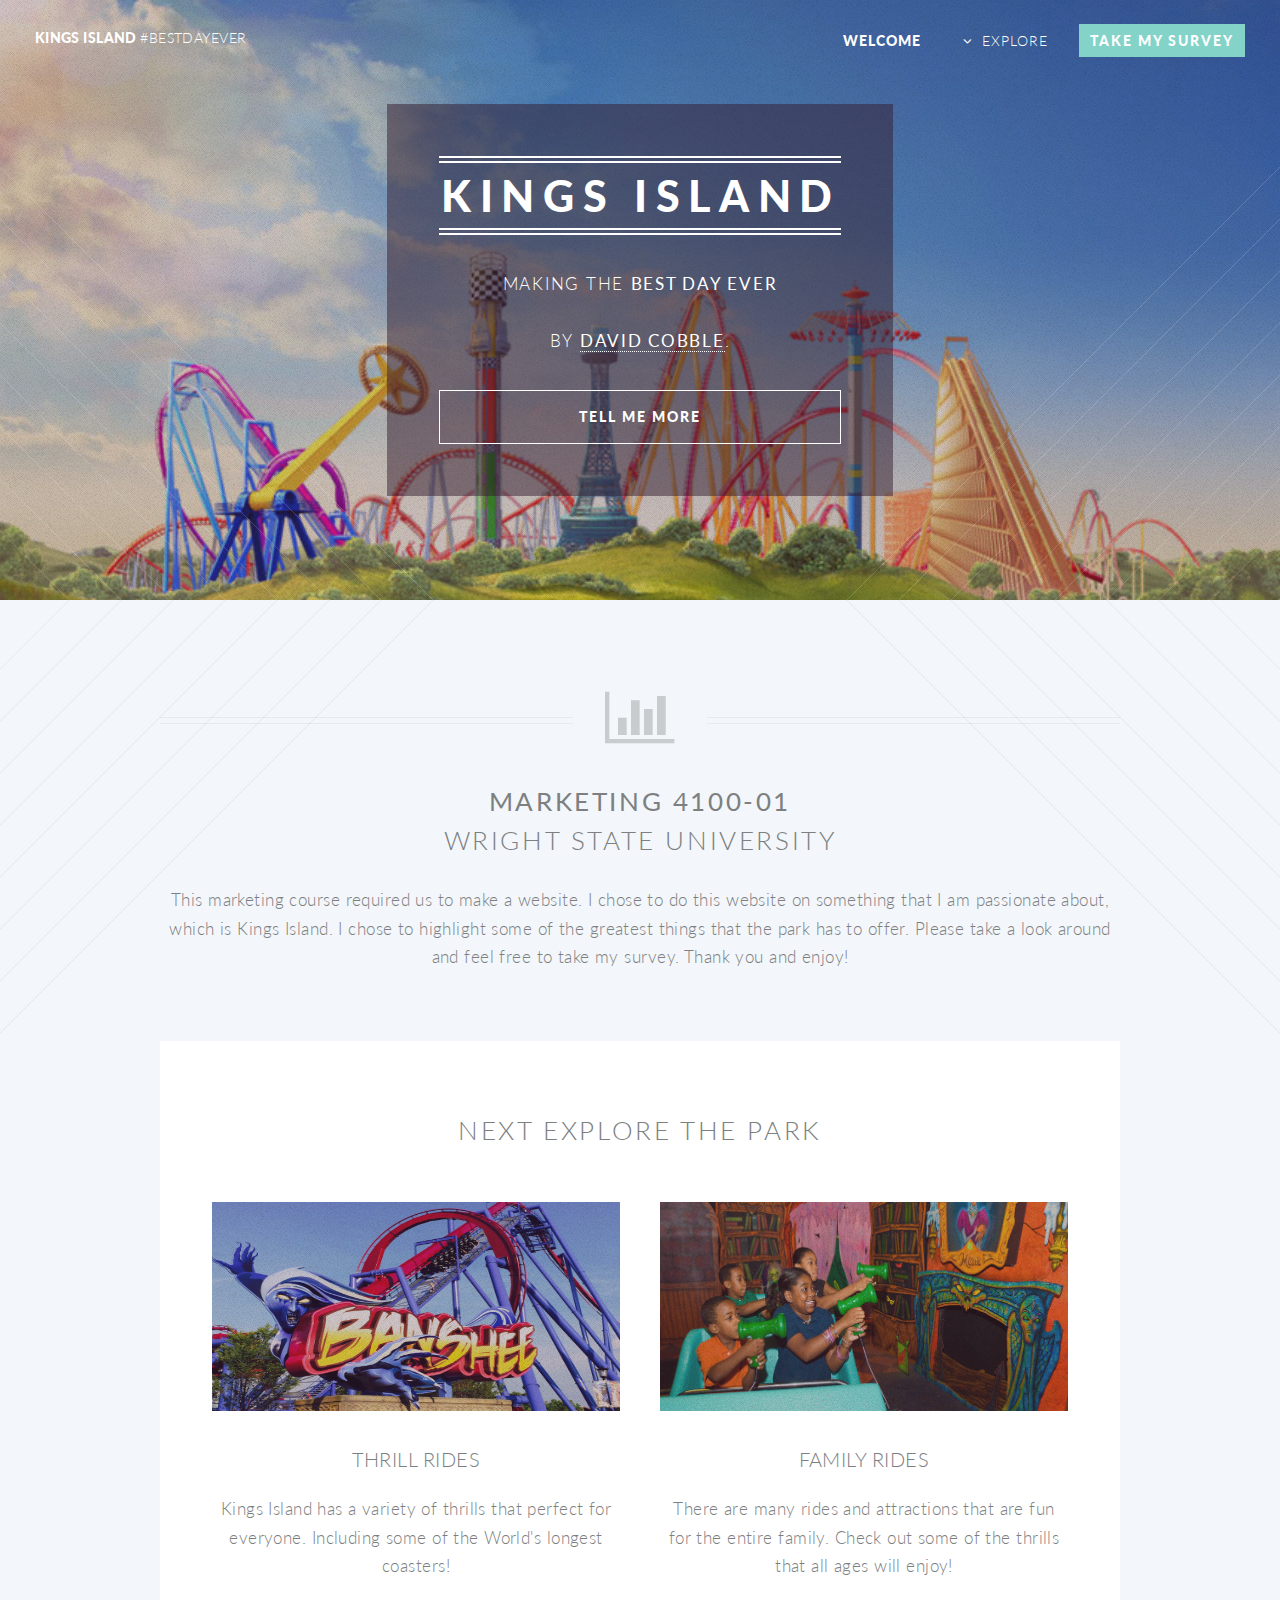
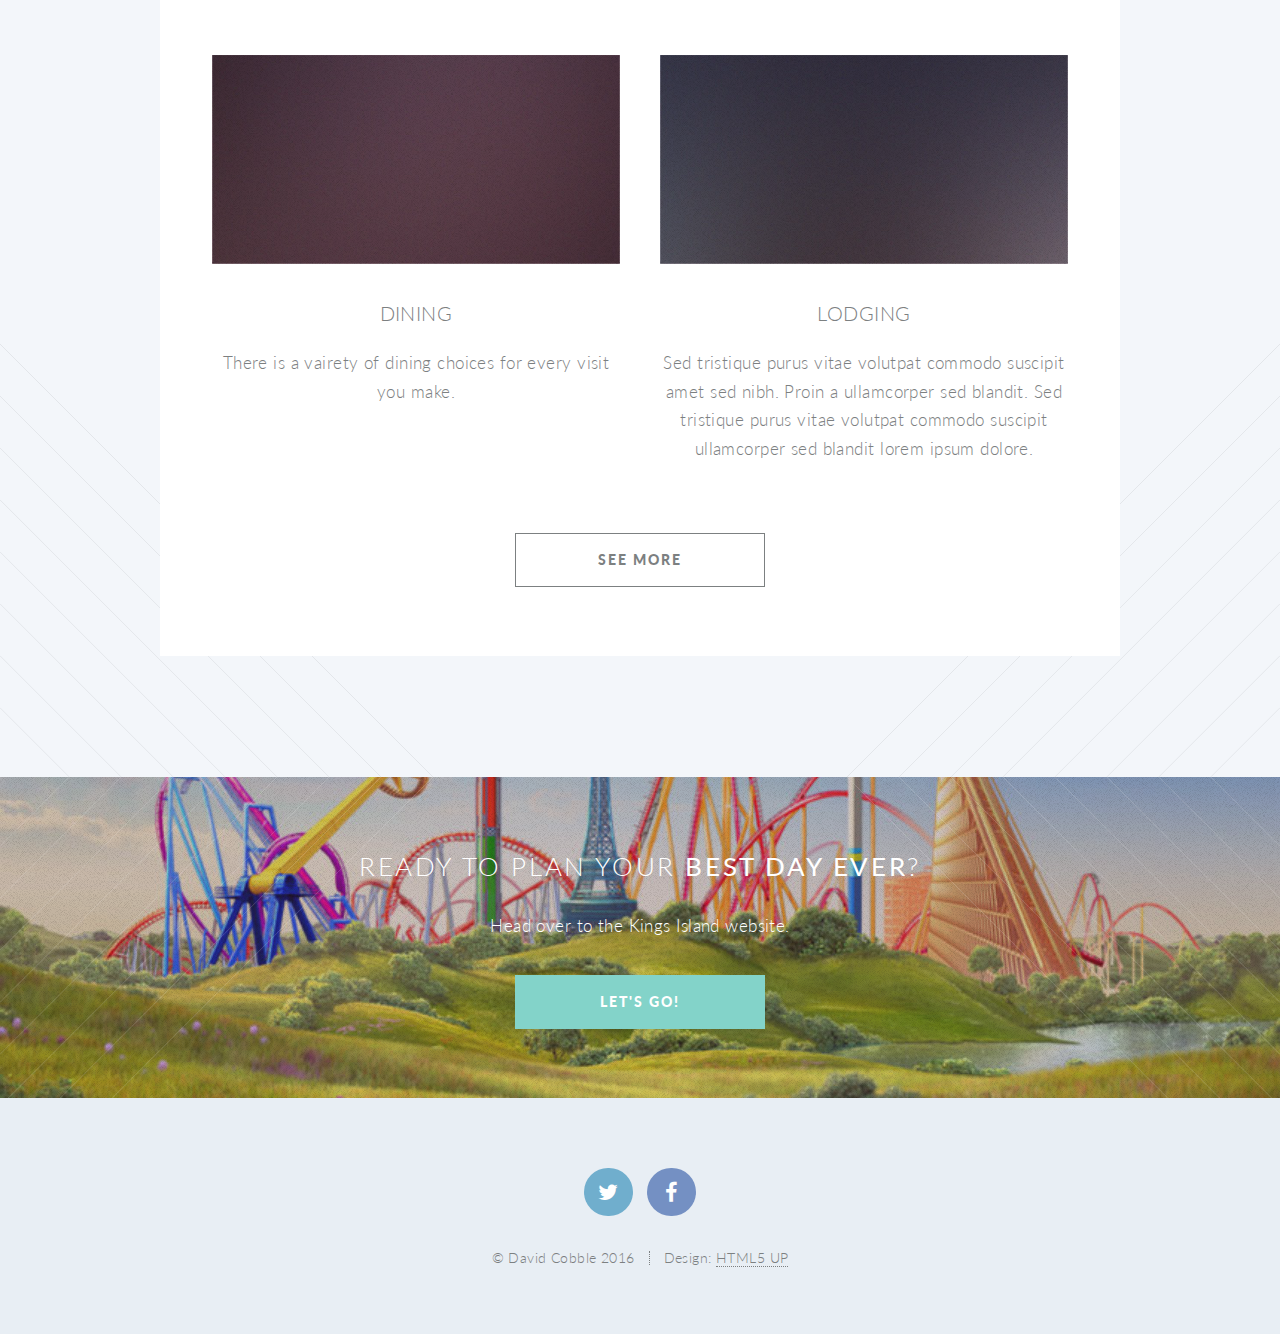
==== commit c993356f: "Upload" ====
--- a/index.html
+++ b/index.html
@@ -6,7 +6,7 @@
 -->
 <html>
 	<head>
-		<title>Planning the Best Day</title>
+		<title>The Best Day Ever</title>
 		<meta charset="utf-8" />
 		<meta name="viewport" content="width=device-width, initial-scale=1" />
 		<!--[if lte IE 8]><script src="assets/js/ie/html5shiv.js"></script><![endif]-->
@@ -33,7 +33,7 @@
 									<li><a href="lodging.html">Lodging</a></li>
 								</ul>
 							</li>
-							<li><a href="#" class="button special">Take My Survey</a></li>
+							<li><a href="https://www.surveymonkey.com/r/KV9ZKCL" class="button special">Take My Survey</a></li>
 						</ul>
 					</nav>
 				</header>
@@ -52,7 +52,7 @@
 						<header>
 							<h2>Kings Island</h2>
 						</header>
-						<p>Planning the best day <strong></strong>
+						<p>Making The <strong>Best Day Ever</strong>
 						<br />
 						<br />
 						by <a href="https://www.linkedin.com/in/davidcobble">David Cobble</a>.</p>
@@ -71,15 +71,10 @@
 
 					<header class="special container">
 						<span class="icon fa-bar-chart-o"></span>
-						<h2>As this is my <strong>twentieth</strong> freebie for HTML5 UP
+						<h2><strong>Marketing 4100-01</strong>
 						<br />
-						I decided to give it a really creative name.</h2>
-						<p>Turns out <strong>Twenty</strong> was the best I could come up with. Anyway, lame name aside,
-						<br />
-						it's minimally designed, fully responsive, built on HTML5/CSS3/<strong>skel</strong>,
-						and, like all my stuff,
-						<br />
-						released for free under the <a href="http://html5up.net/license">Creative Commons Attribution 3.0</a> license. Have fun!</p>
+						Wright State University </h2>
+						<p>This marketing course required us to make a website. I chose to do this website on something that I am passionate about, which is Kings Island. I chose to highlight some of the greatest things that the park has to offer. Please take a look around and feel free to take my survey. Thank you and enjoy! </p>
 					</header>
 
 					<!-- One -->
@@ -92,29 +87,29 @@
 						<section class="wrapper style3 container special">
 
 							<header class="major">
-								<h2>Next look at this <strong>cool stuff</strong></h2>
+								<h2>Next explore the park</h2>
 							</header>
 
 							<div class="row">
 								<div class="6u 12u(narrower)">
 
 									<section>
-										<a href="#" class="image featured"><img src="images/pic01.jpg" alt="" /></a>
+										<a href="thrillrides.html" class="image featured"><img src="images/tr-banshee.jpg" alt="" height=209></a>
 										<header>
-											<h3>A Really Fast Train</h3>
+											<h3>Thrill Rides</h3>
 										</header>
-										<p>Sed tristique purus vitae volutpat commodo suscipit amet sed nibh. Proin a ullamcorper sed blandit. Sed tristique purus vitae volutpat commodo suscipit ullamcorper sed blandit lorem ipsum dolore.</p>
+										<p>Kings Island has a variety of thrills that perfect for everyone. Including some of the World's longest coasters!</p>
 									</section>
 
 								</div>
 								<div class="6u 12u(narrower)">
 
 									<section>
-										<a href="#" class="image featured"><img src="images/pic02.jpg" alt="" /></a>
+										<a href="familyrides.html" class="image featured"><img src="images/fr-boo.jpg" alt="" height=209></a>
 										<header>
-											<h3>An Airport Terminal</h3>
+											<h3>Family Rides</h3>
 										</header>
-										<p>Sed tristique purus vitae volutpat commodo suscipit amet sed nibh. Proin a ullamcorper sed blandit. Sed tristique purus vitae volutpat commodo suscipit ullamcorper sed blandit lorem ipsum dolore.</p>
+										<p>There are many rides and attractions that are fun for the entire family. Check out some of the thrills that all ages will enjoy!</p>
 									</section>
 
 								</div>
@@ -123,20 +118,20 @@
 								<div class="6u 12u(narrower)">
 
 									<section>
-										<a href="#" class="image featured"><img src="images/pic03.jpg" alt="" /></a>
+										<a href="dining.html" class="image featured"><img src="images/pic03.jpg" alt="" height=209></a>
 										<header>
-											<h3>Hyperspace Travel</h3>
+											<h3>Dining</h3>
 										</header>
-										<p>Sed tristique purus vitae volutpat commodo suscipit amet sed nibh. Proin a ullamcorper sed blandit. Sed tristique purus vitae volutpat commodo suscipit ullamcorper sed blandit lorem ipsum dolore.</p>
+										<p>There is a vairety of dining choices for every visit you make. </p>
 									</section>
 
 								</div>
 								<div class="6u 12u(narrower)">
 
 									<section>
-										<a href="#" class="image featured"><img src="images/pic04.jpg" alt="" /></a>
+										<a href="lodging.html" class="image featured"><img src="images/pic04.jpg" alt="" height=209></a>
 										<header>
-											<h3>And Another Train</h3>
+											<h3>Lodging</h3>
 										</header>
 										<p>Sed tristique purus vitae volutpat commodo suscipit amet sed nibh. Proin a ullamcorper sed blandit. Sed tristique purus vitae volutpat commodo suscipit ullamcorper sed blandit lorem ipsum dolore.</p>
 									</section>
--- a/assets/css/main.css
+++ b/assets/css/main.css
@@ -2434,7 +2434,7 @@
 			background: rgba(52, 27, 43, 0.5);
 			color: #fff;
 			display: inline-block;
-			opacity: 0;
+			opacity: 1;
 			padding: 3em;
 			text-align: center;
 		}
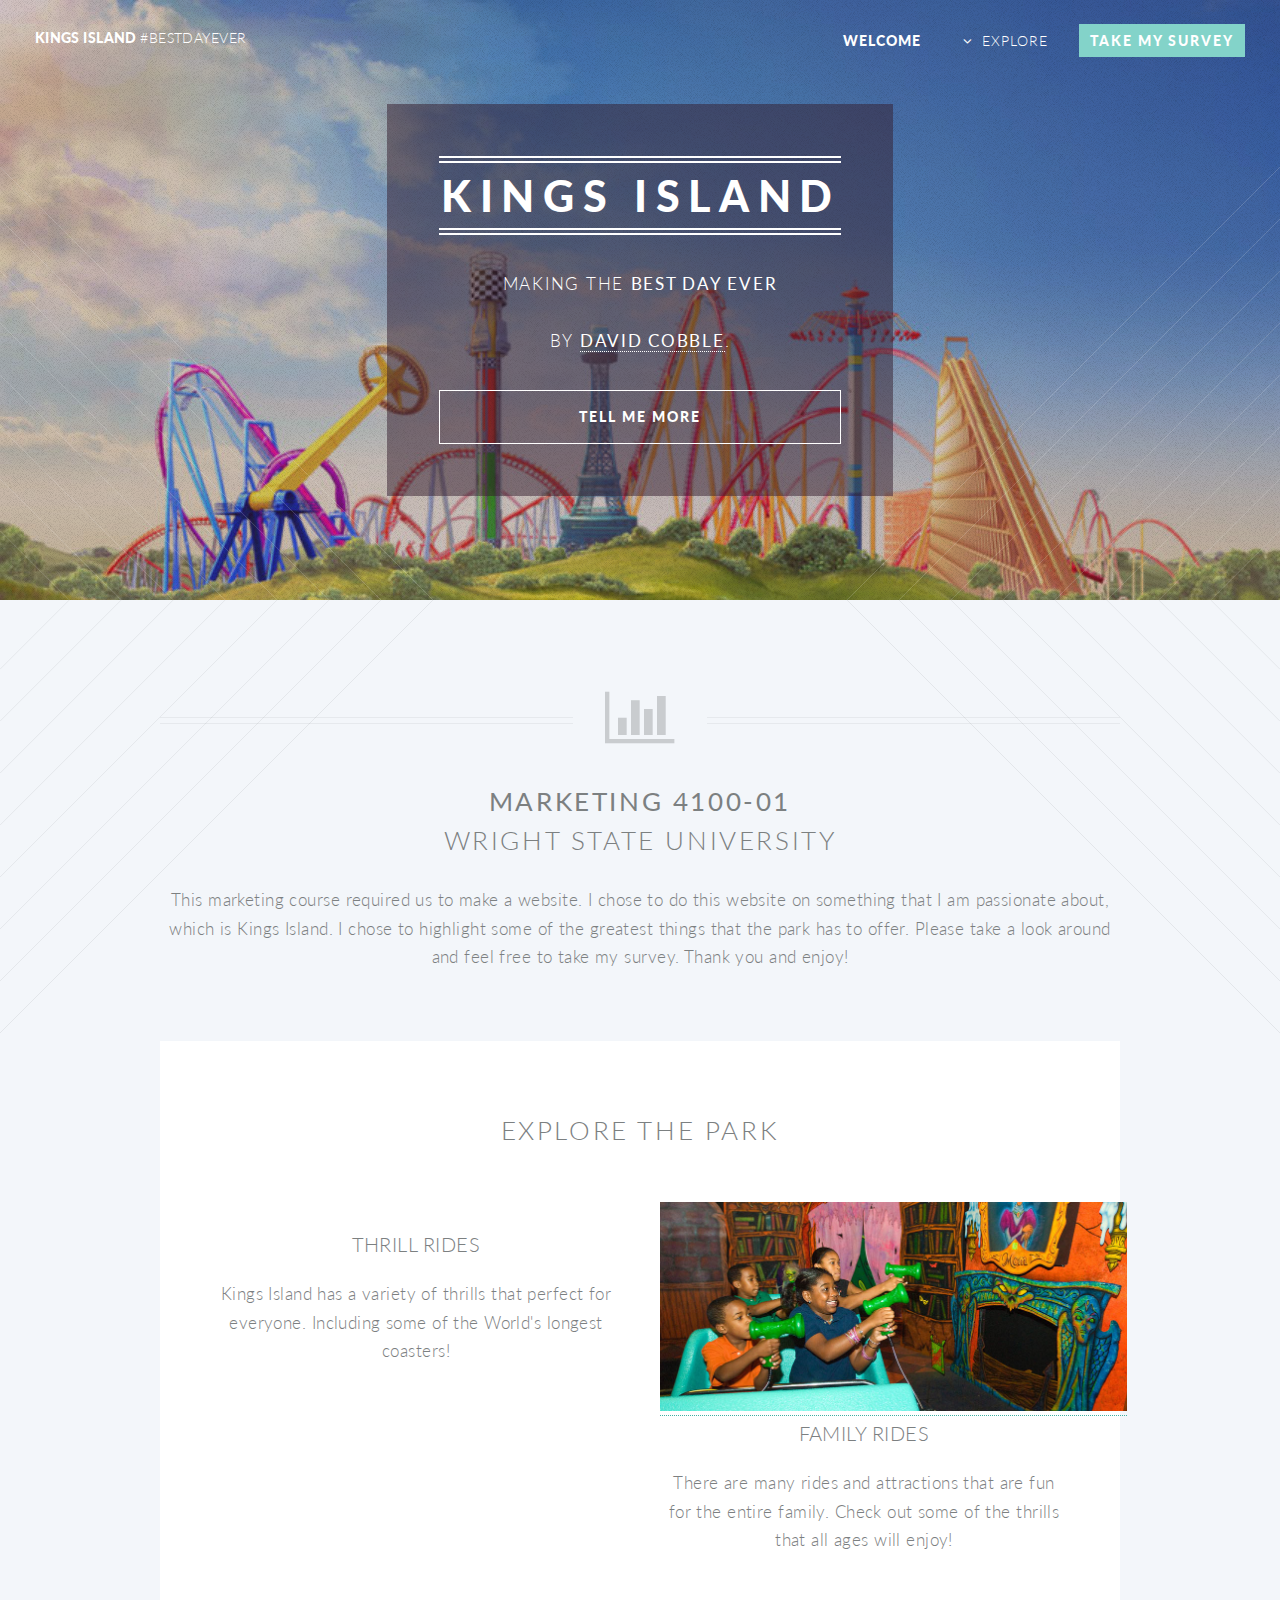
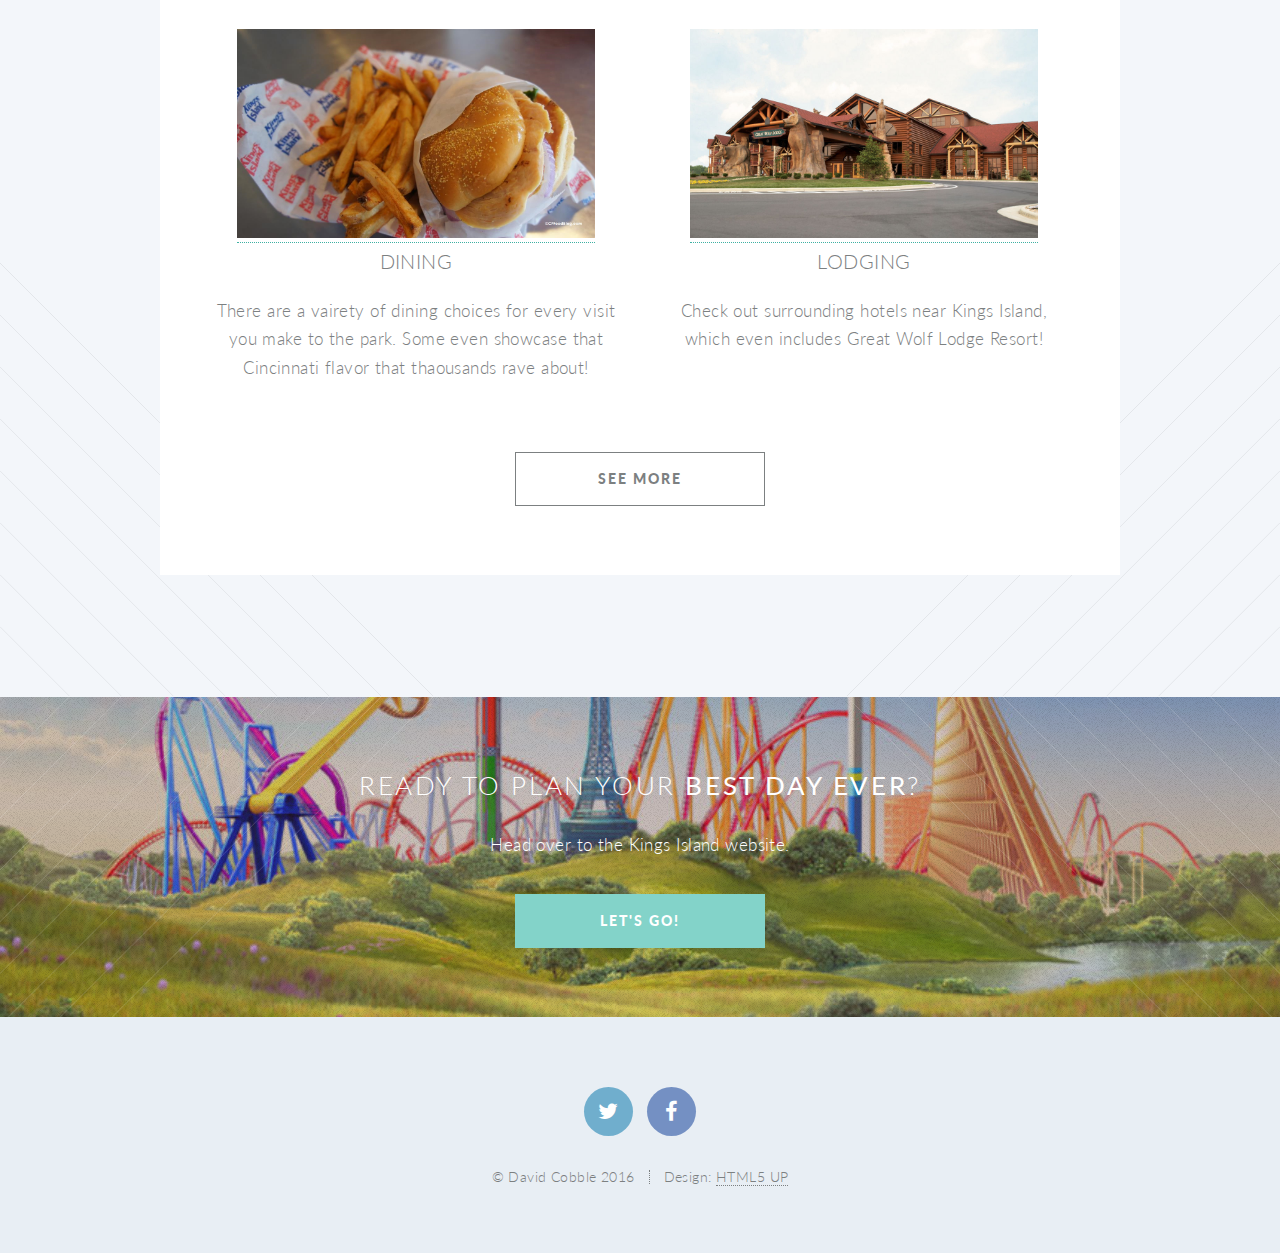
==== commit c2a92ea8: "Update" ====
--- a/index.html
+++ b/index.html
@@ -28,7 +28,7 @@
 								<ul>
 									<li><a href="familyrides.html">Family Rides</a></li>
 									<li><a href="thrillrides.html">Thrill Rides</a></li>
-									<li><a href="entertainment.html">Shows and Live Entertainment</a></li>
+									<li><a href="entertainment.html">Live Entertainment</a></li>
 									<li><a href="dining.html">Dining</a></li>
 									<li><a href="lodging.html">Lodging</a></li>
 								</ul>
@@ -87,14 +87,14 @@
 						<section class="wrapper style3 container special">
 
 							<header class="major">
-								<h2>Next explore the park</h2>
+								<h2>Explore the park</h2>
 							</header>
 
 							<div class="row">
 								<div class="6u 12u(narrower)">
 
 									<section>
-										<a href="thrillrides.html" class="image featured"><img src="images/tr-banshee.jpg" alt="" height=209></a>
+										<a href="thrillrides.html"><img src="images/tr-cover.jpg" alt="" height=209></a>
 										<header>
 											<h3>Thrill Rides</h3>
 										</header>
@@ -105,7 +105,7 @@
 								<div class="6u 12u(narrower)">
 
 									<section>
-										<a href="familyrides.html" class="image featured"><img src="images/fr-boo.jpg" alt="" height=209></a>
+										<a href="familyrides.html"><img src="images/fr-boo.jpg" alt="" height=209></a>
 										<header>
 											<h3>Family Rides</h3>
 										</header>
@@ -118,22 +118,22 @@
 								<div class="6u 12u(narrower)">
 
 									<section>
-										<a href="dining.html" class="image featured"><img src="images/pic03.jpg" alt="" height=209></a>
+										<a href="dining.html"><img src="images/dining-cover.jpg" alt="" height=209></a>
 										<header>
 											<h3>Dining</h3>
 										</header>
-										<p>There is a vairety of dining choices for every visit you make. </p>
+										<p>There are a vairety of dining choices for every visit you make to the park. Some even showcase that Cincinnati flavor that thaousands rave about! </p>
 									</section>
 
 								</div>
 								<div class="6u 12u(narrower)">
 
 									<section>
-										<a href="lodging.html" class="image featured"><img src="images/pic04.jpg" alt="" height=209></a>
+										<a href="lodging.html"><img src="images/lodging-gw.jpg" alt="" height=209></a>
 										<header>
 											<h3>Lodging</h3>
 										</header>
-										<p>Sed tristique purus vitae volutpat commodo suscipit amet sed nibh. Proin a ullamcorper sed blandit. Sed tristique purus vitae volutpat commodo suscipit ullamcorper sed blandit lorem ipsum dolore.</p>
+										<p>Check out surrounding hotels near Kings Island, which even includes Great Wolf Lodge Resort!</p>
 									</section>
 
 								</div>
@@ -158,7 +158,7 @@
 					</header>
 					<footer>
 						<ul class="buttons">
-							<li><a href="www.visitkingsisland.com" class="button special">Let's Go!</a></li>
+							<li><a href="http://www.visitkingsisland.com" class="button special">Let's Go!</a></li>
 						</ul>
 					</footer>
 
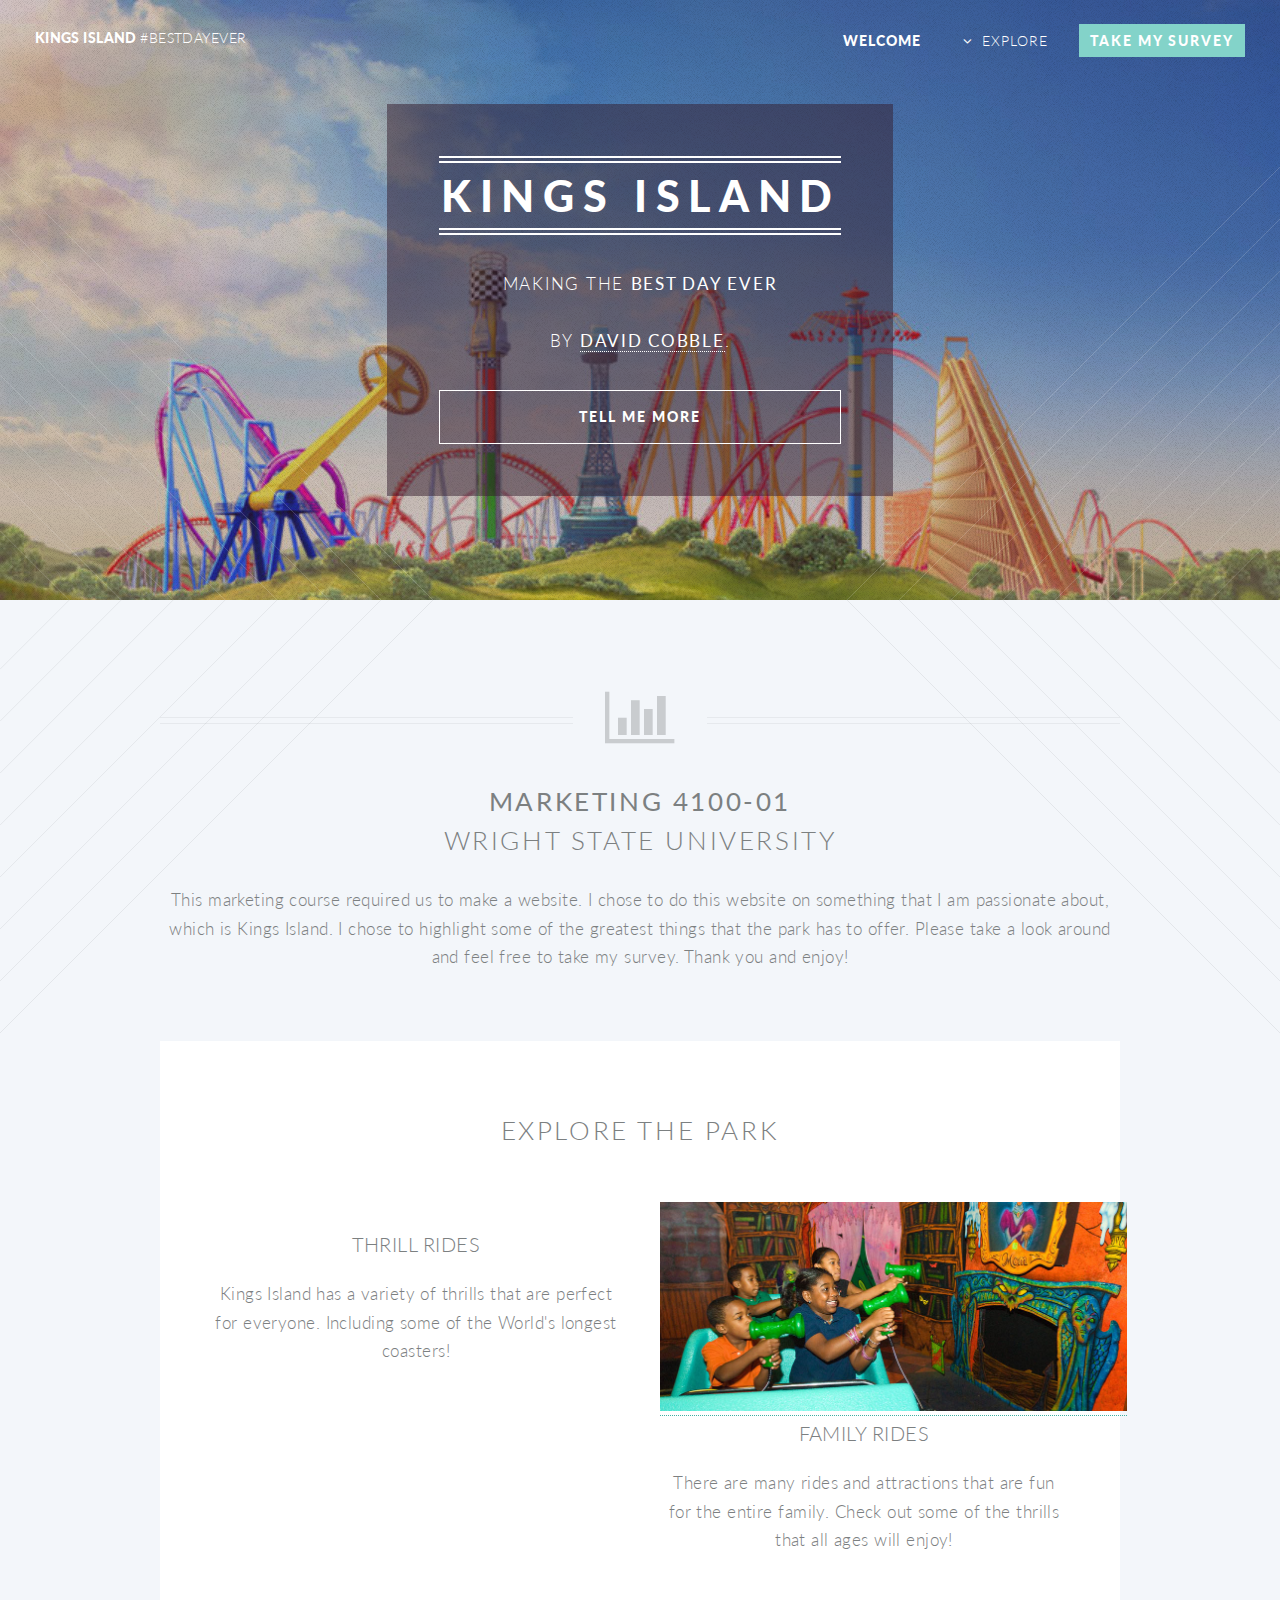
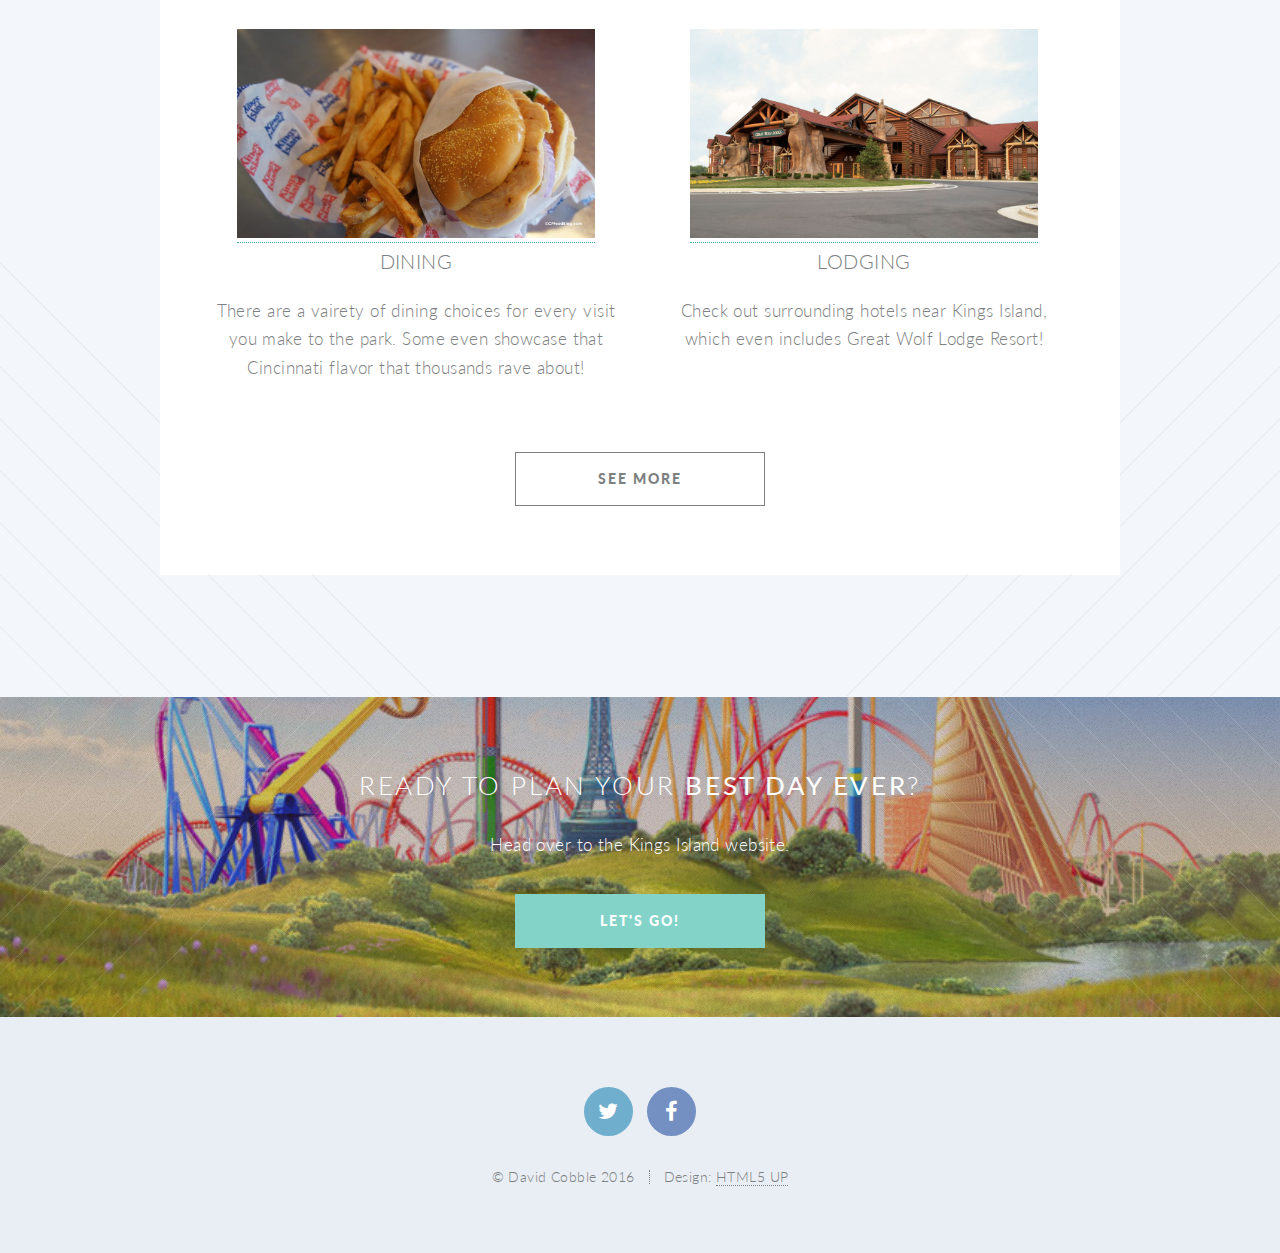
==== commit be1e0dc9: "Update" ====
--- a/index.html
+++ b/index.html
@@ -98,7 +98,7 @@
 										<header>
 											<h3>Thrill Rides</h3>
 										</header>
-										<p>Kings Island has a variety of thrills that perfect for everyone. Including some of the World's longest coasters!</p>
+										<p>Kings Island has a variety of thrills that are perfect for everyone. Including some of the World's longest coasters!</p>
 									</section>
 
 								</div>
@@ -122,7 +122,7 @@
 										<header>
 											<h3>Dining</h3>
 										</header>
-										<p>There are a vairety of dining choices for every visit you make to the park. Some even showcase that Cincinnati flavor that thaousands rave about! </p>
+										<p>There are a vairety of dining choices for every visit you make to the park. Some even showcase that Cincinnati flavor that thousands rave about! </p>
 									</section>
 
 								</div>
